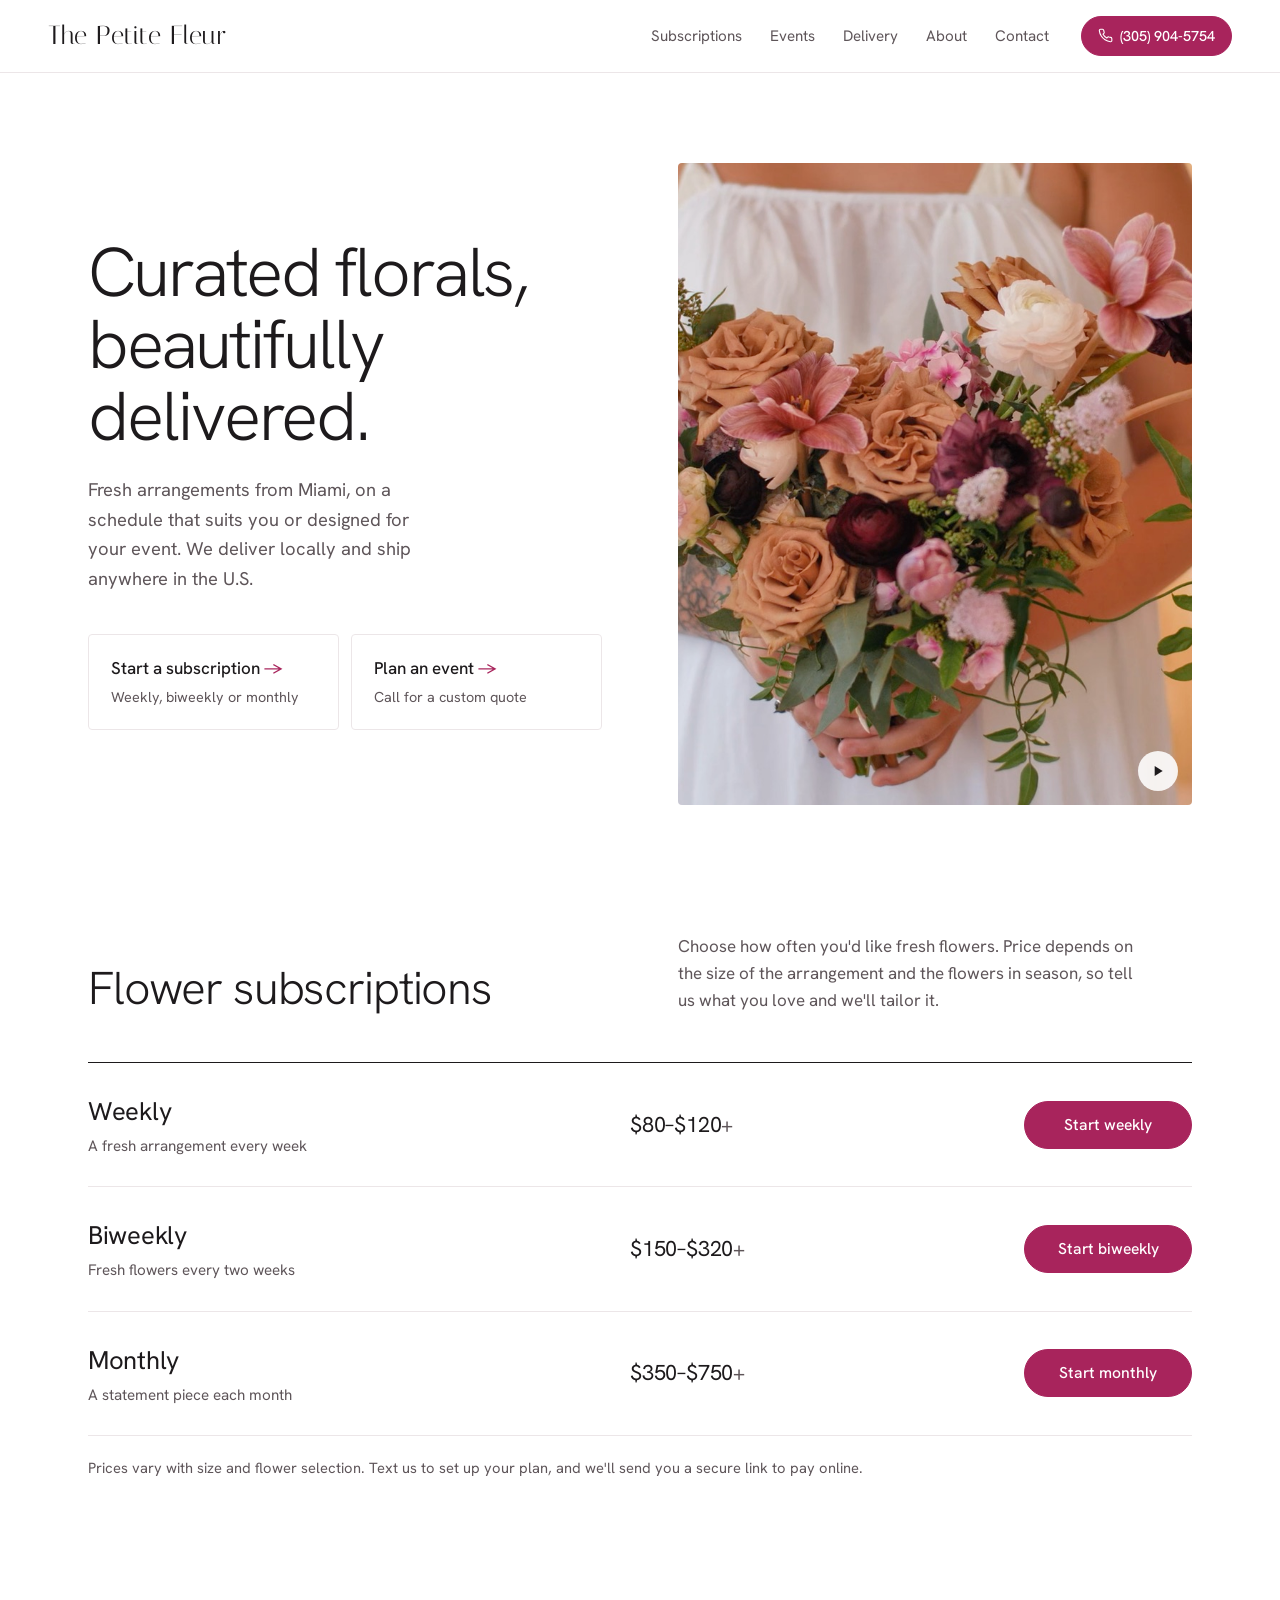
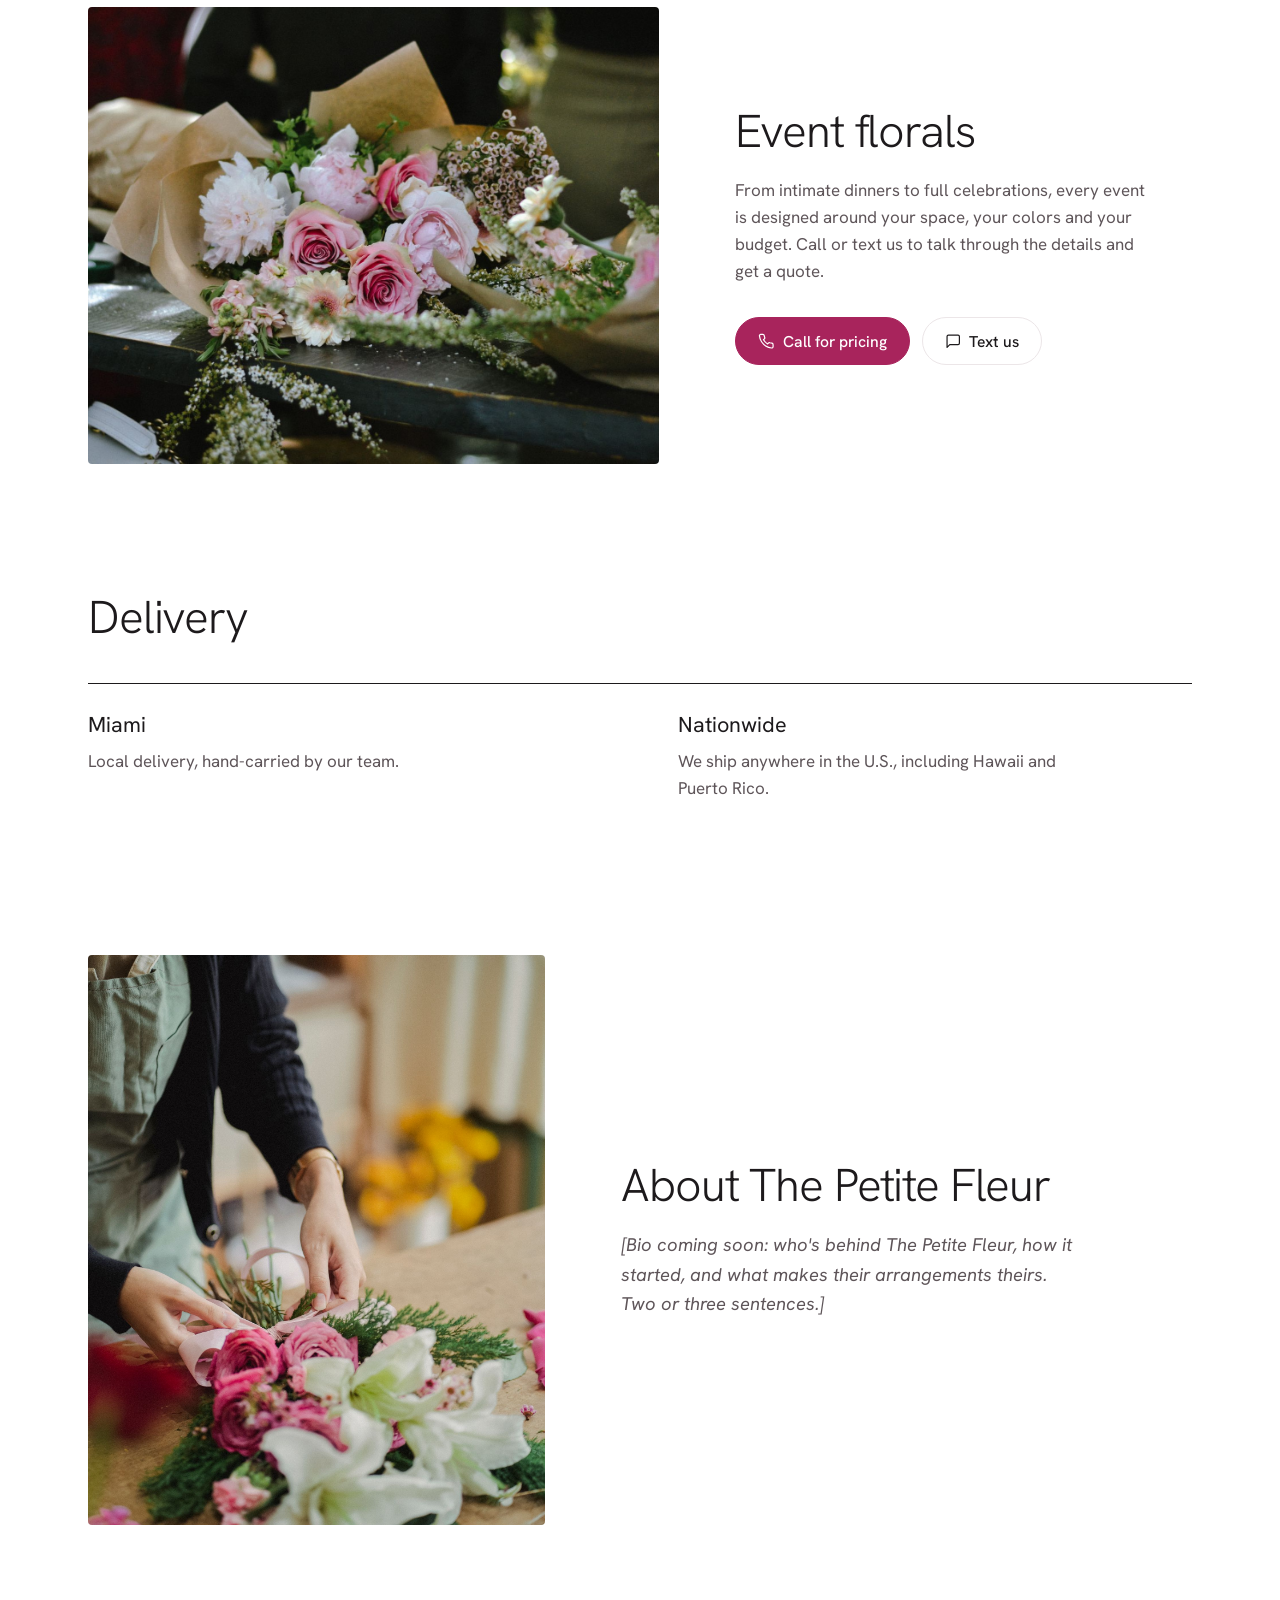
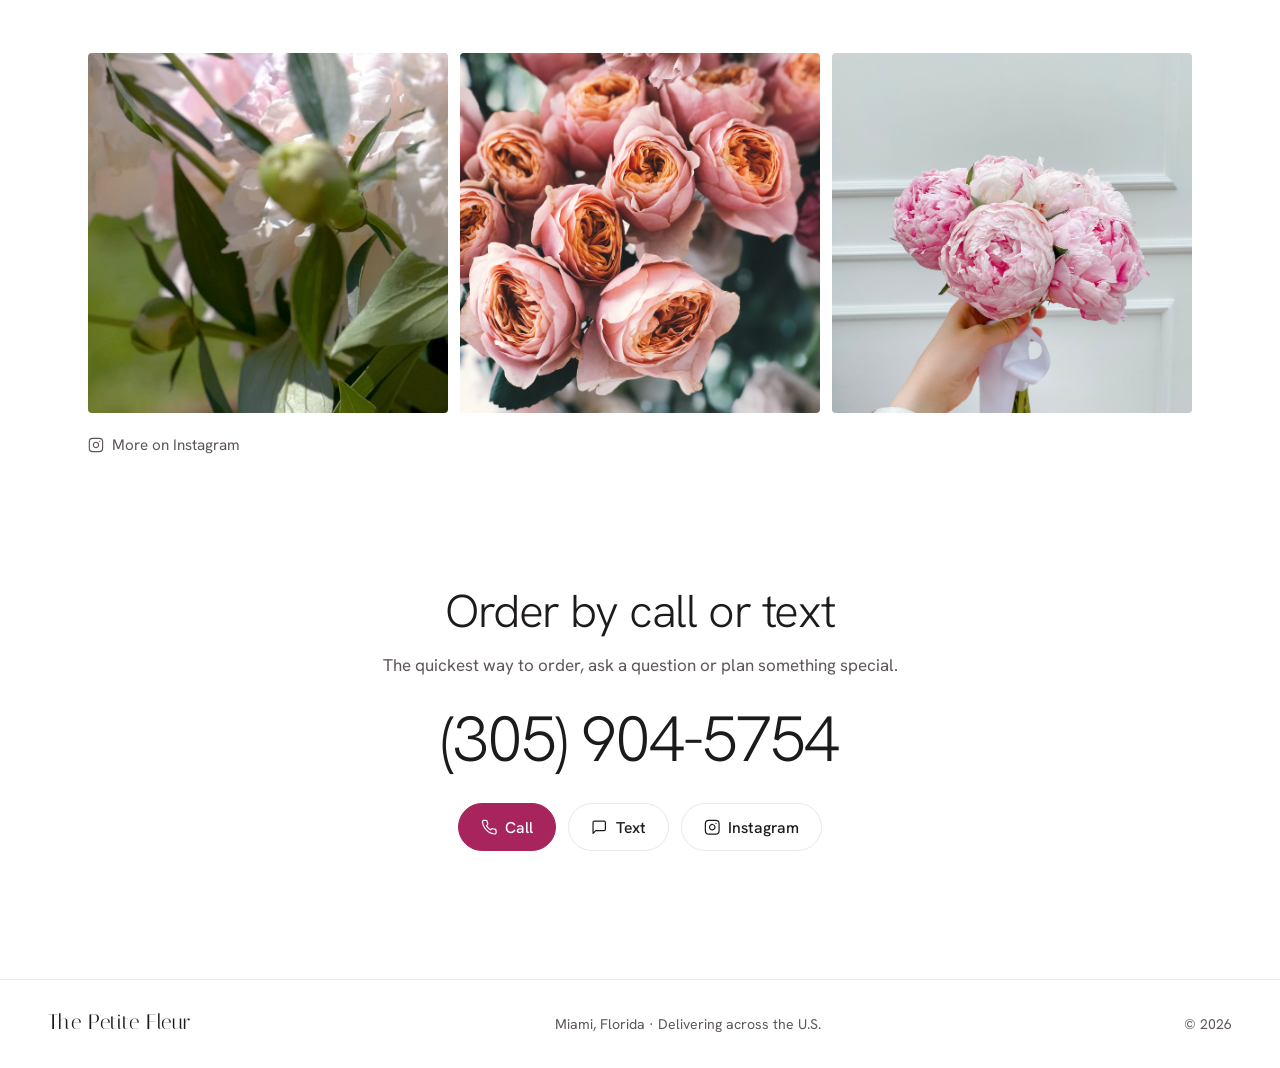
==== index.html @ 3fea22c2 "Preview: light and dark versions of The Petite Fleur site Co-Authored-By: Claude Opus 5.5 (1M contex" ====
<!doctype html>
<html lang="en">
<head>
  <meta charset="utf-8">
  <meta name="robots" content="noindex, nofollow">
  <meta name="viewport" content="width=device-width, initial-scale=1, viewport-fit=cover">
  <title>The Petite Fleur · Miami Florist · Flower Subscriptions &amp; Events</title>
  <meta name="description" content="Curated florals, beautifully delivered. Weekly, biweekly and monthly flower subscriptions and event florals from Miami, shipped across the U.S., including Hawaii and Puerto Rico.">
  <meta name="theme-color" content="#ffffff">
  <link rel="preconnect" href="https://fonts.googleapis.com">
  <link rel="preconnect" href="https://fonts.gstatic.com" crossorigin>
  <link href="https://fonts.googleapis.com/css2?family=Hanken+Grotesk:wght@300;400;500;600&family=Italiana&display=swap" rel="stylesheet">
  <link rel="stylesheet" href="styles.css">
  <script type="application/ld+json">
  {
    "@context": "https://schema.org",
    "@type": "Florist",
    "name": "The Petite Fleur",
    "telephone": "+1-305-904-5754",
    "address": { "@type": "PostalAddress", "addressLocality": "Miami", "addressRegion": "FL", "addressCountry": "US" },
    "sameAs": ["https://www.instagram.com/thepetitefleurmiami/"]
  }
  </script>
</head>
<body>
  <svg width="0" height="0" style="position:absolute" aria-hidden="true">
    <symbol id="i-phone" viewBox="0 0 24 24"><path d="M22 16.9v3a2 2 0 0 1-2.2 2 19.8 19.8 0 0 1-8.6-3.1 19.5 19.5 0 0 1-6-6A19.8 19.8 0 0 1 2.1 4.2 2 2 0 0 1 4.1 2h3a2 2 0 0 1 2 1.7c.1 1 .4 1.9.7 2.8a2 2 0 0 1-.5 2.1L8 9.9a16 16 0 0 0 6 6l1.3-1.3a2 2 0 0 1 2.1-.4c.9.3 1.8.6 2.8.7a2 2 0 0 1 1.7 2z"/></symbol>
    <symbol id="i-text" viewBox="0 0 24 24"><path d="M21 15a2 2 0 0 1-2 2H7l-4 4V5a2 2 0 0 1 2-2h14a2 2 0 0 1 2 2z"/></symbol>
    <symbol id="i-pause" viewBox="0 0 24 24"><path d="M9 5v14M15 5v14"/></symbol>
    <symbol id="i-play" viewBox="0 0 24 24"><path d="M7 4.5v15l12-7.5z"/></symbol>
    <symbol id="i-insta" viewBox="0 0 24 24"><rect x="2" y="2" width="20" height="20" rx="5"/><path d="M16 11.4A4 4 0 1 1 12.6 8 4 4 0 0 1 16 11.4z"/><path d="M17.5 6.5h.01"/></symbol>
  </svg>

  <a class="skip" href="#main">Skip to content</a>

  <header class="site-header">
    <a class="wordmark" href="#top" aria-label="The Petite Fleur, home">The Petite Fleur</a>
    <nav aria-label="Main">
      <ul>
        <li><a href="#subscriptions">Subscriptions</a></li>
        <li><a href="#events">Events</a></li>
        <li><a href="#delivery">Delivery</a></li>
        <li><a href="#about">About</a></li>
        <li><a href="#contact">Contact</a></li>
      </ul>
    </nav>
    <a class="btn btn-small" href="tel:+13059045754">
      <svg class="icon" aria-hidden="true"><use href="#i-phone"/></svg>(305) 904-5754
    </a>
  </header>

  <main id="main">
    <section class="hero" id="top">
      <div class="hero-copy">
        <h1>Curated florals, beautifully delivered.</h1>
        <p class="lede">Fresh arrangements from Miami, on a schedule that suits you or designed for your event. We deliver locally and ship anywhere in the U.S.</p>
        <div class="paths">
          <a class="path" href="#subscriptions">
            <span class="path-title">Start a subscription</span>
            <span class="path-sub">Weekly, biweekly or monthly</span>
          </a>
          <a class="path" href="#events">
            <span class="path-title">Plan an event</span>
            <span class="path-sub">Call for a custom quote</span>
          </a>
        </div>
      </div>
      <!-- STOCK (Pexels 8997553): replace with the client's own footage before launch. -->
      <figure class="photo photo-hero">
        <video class="hero-video" muted loop playsinline preload="metadata" poster="assets/stock/hero-poster.jpg"
               data-src-large="assets/stock/hero-bouquet-1080.mp4" data-src-small="assets/stock/hero-bouquet-540.mp4"
               aria-label="A bride holding a bouquet of roses, ranunculus and tulips"></video>
        <button class="video-toggle" type="button" aria-label="Pause video">
          <svg class="icon i-pause" aria-hidden="true"><use href="#i-pause"/></svg>
          <svg class="icon i-play" aria-hidden="true"><use href="#i-play"/></svg>
        </button>
      </figure>
    </section>

    <section class="section" id="subscriptions" aria-labelledby="subs-h">
      <div class="section-head">
        <h2 id="subs-h">Flower subscriptions</h2>
        <p>Choose how often you'd like fresh flowers. Price depends on the size of the arrangement and the flowers in season, so tell us what you love and we'll tailor it.</p>
      </div>

      <!-- TODO: confirm with the client whether each price is per delivery or per month. -->
      <ul class="plans">
        <li class="plan">
          <div class="plan-name">
            <h3>Weekly</h3>
            <p>A fresh arrangement every week</p>
          </div>
          <p class="plan-price"><span>$80</span>–<span>$120</span><span class="plus">+</span></p>
          <a class="btn" data-plan="weekly" href="sms:+13059045754?&amp;body=Hi!%20I'd%20like%20to%20start%20a%20weekly%20flower%20subscription.">Start weekly</a>
        </li>
        <li class="plan">
          <div class="plan-name">
            <h3>Biweekly</h3>
            <p>Fresh flowers every two weeks</p>
          </div>
          <p class="plan-price"><span>$150</span>–<span>$320</span><span class="plus">+</span></p>
          <a class="btn" data-plan="biweekly" href="sms:+13059045754?&amp;body=Hi!%20I'd%20like%20to%20start%20a%20biweekly%20flower%20subscription.">Start biweekly</a>
        </li>
        <li class="plan">
          <div class="plan-name">
            <h3>Monthly</h3>
            <p>A statement piece each month</p>
          </div>
          <p class="plan-price"><span>$350</span>–<span>$750</span><span class="plus">+</span></p>
          <a class="btn" data-plan="monthly" href="sms:+13059045754?&amp;body=Hi!%20I'd%20like%20to%20start%20a%20monthly%20flower%20subscription.">Start monthly</a>
        </li>
      </ul>
      <p class="note">Prices vary with size and flower selection. <span class="pay-note">Text us to set up your plan, and we'll send you a secure link to pay online.</span></p>
    </section>

    <section class="section events" id="events" aria-labelledby="events-h">
      <figure class="photo photo-event">
        <img src="assets/stock/photo-12074474.jpg" alt="A large pink and white arrangement being finished on a worktable" loading="lazy" width="1600" height="1067">
      </figure>
      <div class="events-copy">
        <h2 id="events-h">Event florals</h2>
        <p>From intimate dinners to full celebrations, every event is designed around your space, your colors and your budget. Call or text us to talk through the details and get a quote.</p>
        <div class="actions">
          <a class="btn" href="tel:+13059045754"><svg class="icon" aria-hidden="true"><use href="#i-phone"/></svg>Call for pricing</a>
          <a class="btn btn-quiet" href="sms:+13059045754?&amp;body=Hi!%20I'm%20planning%20an%20event%20and%20would%20love%20a%20quote.%20Date%3A%20%20Location%3A%20"><svg class="icon" aria-hidden="true"><use href="#i-text"/></svg>Text us</a>
        </div>
      </div>
    </section>

    <section class="section" id="delivery" aria-labelledby="delivery-h">
      <h2 id="delivery-h">Delivery</h2>
      <dl class="delivery">
        <div>
          <dt>Miami</dt>
          <dd>Local delivery, hand-carried by our team.</dd>
        </div>
        <div>
          <dt>Nationwide</dt>
          <dd>We ship anywhere in the U.S., including Hawaii and Puerto Rico.</dd>
        </div>
      </dl>
    </section>

    <!-- PLACEHOLDER: replace the bracketed bio and the portrait once the client sends them. -->
    <section class="section about" id="about" aria-labelledby="about-h">
      <figure class="photo photo-portrait">
        <img src="assets/stock/photo-5409700.jpg" alt="A florist arranging pink roses and white lilies" loading="lazy" width="1600" height="2400">
      </figure>
      <div class="about-copy">
        <h2 id="about-h">About The Petite Fleur</h2>
        <p class="placeholder">[Bio coming soon: who's behind The Petite Fleur, how it started, and what makes their arrangements theirs. Two or three sentences.]</p>
      </div>
    </section>

    <section class="gallery" aria-label="Recent arrangements">
      <!-- STOCK (Pexels): every image and clip in assets/stock is a stand-in until the client's shoot. -->
      <figure class="photo">
        <video class="tile-video" muted loop playsinline preload="none" poster="assets/stock/peonies-poster.jpg"
               src="assets/stock/peonies-540.mp4" aria-label="Pale pink peonies opening"></video>
      </figure>
      <figure class="photo"><img src="assets/stock/photo-931167.jpg" alt="Coral garden roses" loading="lazy" width="1600" height="2134"></figure>
      <figure class="photo"><img src="assets/stock/photo-12615497.jpg" alt="A hand holding a bouquet of pink peonies" loading="lazy" width="1600" height="2133"></figure>
      <a class="gallery-link" href="https://www.instagram.com/thepetitefleurmiami/" target="_blank" rel="noopener">
        <svg class="icon" aria-hidden="true"><use href="#i-insta"/></svg>More on Instagram
      </a>
    </section>

    <section class="section contact" id="contact" aria-labelledby="contact-h">
      <h2 id="contact-h">Order by call or text</h2>
      <p>The quickest way to order, ask a question or plan something special.</p>
      <a class="phone-big" href="tel:+13059045754">(305) 904-5754</a>
      <div class="actions">
        <a class="btn" href="tel:+13059045754"><svg class="icon" aria-hidden="true"><use href="#i-phone"/></svg>Call</a>
        <a class="btn btn-quiet" href="sms:+13059045754"><svg class="icon" aria-hidden="true"><use href="#i-text"/></svg>Text</a>
        <a class="btn btn-quiet" href="https://www.instagram.com/thepetitefleurmiami/" target="_blank" rel="noopener"><svg class="icon" aria-hidden="true"><use href="#i-insta"/></svg>Instagram</a>
      </div>
      <!-- PLACEHOLDER: uncomment and set the client's email once confirmed.
      <p class="email"><a href="mailto:hello@example.com">hello@example.com</a></p>
      -->
    </section>
  </main>

  <footer class="site-footer">
    <span class="wordmark">The Petite Fleur</span>
    <span>Miami, Florida · Delivering across the U.S.</span>
    <span>© <span id="year">2026</span></span>
  </footer>

  <div class="dock" aria-label="Quick contact">
    <a href="tel:+13059045754"><svg class="icon" aria-hidden="true"><use href="#i-phone"/></svg>Call</a>
    <a href="sms:+13059045754"><svg class="icon" aria-hidden="true"><use href="#i-text"/></svg>Text</a>
  </div>

  <script>
    // Online payment: once the client has Stripe Payment Links, paste them here.
    // Until then the subscription buttons open a pre-filled text message.
    const PAY_LINKS = { weekly: '', biweekly: '', monthly: '' };

    document.querySelectorAll('[data-plan]').forEach((a) => {
      const link = PAY_LINKS[a.dataset.plan];
      if (link) a.href = link;
    });
    if (Object.values(PAY_LINKS).some(Boolean)) {
      document.querySelector('.pay-note').textContent = 'Pay securely online, or text us to customize your plan.';
    }
    document.getElementById('year').textContent = new Date().getFullYear();

    // Video: play only while on screen, never when the visitor asked for less motion.
    const reduceMotion = window.matchMedia('(prefers-reduced-motion: reduce)');
    const hero = document.querySelector('.hero-video');
    const toggle = document.querySelector('.video-toggle');
    hero.src = window.innerWidth >= 700 ? hero.dataset.srcLarge : hero.dataset.srcSmall;

    const userPaused = new WeakSet();
    if (reduceMotion.matches) userPaused.add(hero);

    function setToggle() {
      const paused = hero.paused;
      toggle.classList.toggle('is-paused', paused);
      toggle.setAttribute('aria-label', paused ? 'Play video' : 'Pause video');
    }
    toggle.addEventListener('click', () => {
      if (hero.paused) { userPaused.delete(hero); hero.play(); }
      else { userPaused.add(hero); hero.pause(); }
    });
    hero.addEventListener('play', setToggle);
    hero.addEventListener('pause', setToggle);
    setToggle();

    const io = new IntersectionObserver((entries) => {
      entries.forEach(({ target, isIntersecting }) => {
        if (isIntersecting && !userPaused.has(target) && !reduceMotion.matches) {
          target.play().catch(() => {});
        } else {
          target.pause();
        }
      });
    }, { threshold: 0.25 });
    document.querySelectorAll('video').forEach((v) => io.observe(v));
  </script>
</body>
</html>
---- styles.css ----
:root {
  --ground: #ffffff;
  --ink: #1d1a1c;
  --ink-soft: #5e5559;
  --line: #ece6e8;
  --bloom: #a8245c;        /* bougainvillea: actions only */
  --bloom-deep: #8a1c4a;
  --petal: #f7eef2;        /* photo placeholders, quiet fills */

  --ease-out: cubic-bezier(0.23, 1, 0.32, 1);

  --gutter: clamp(16px, 4vw, 48px);
  --max: 1200px;
  --space-section: clamp(72px, 10vw, 140px);

  --font-body: "Hanken Grotesk", system-ui, sans-serif;
  --font-mark: "Italiana", "Hanken Grotesk", serif;
}

*, *::before, *::after { box-sizing: border-box; }
html { scroll-behavior: smooth; scroll-padding-top: 88px; -webkit-text-size-adjust: 100%; }
body {
  margin: 0;
  background: var(--ground);
  color: var(--ink);
  font: 400 1.0625rem/1.6 var(--font-body);
  -webkit-font-smoothing: antialiased;
  -webkit-tap-highlight-color: transparent;
}
::selection { background: var(--bloom); color: #fff; }
:focus-visible { outline: 2px solid var(--bloom); outline-offset: 3px; border-radius: 4px; }
a { color: inherit; text-underline-offset: 0.2em; text-decoration-thickness: 1px; }
h1, h2, h3 { font-weight: 400; text-wrap: balance; margin: 0; }
p { margin: 0; text-wrap: pretty; }

.skip { position: absolute; left: -999px; top: 8px; background: var(--ink); color: #fff; padding: 8px 12px; }
.skip:focus { left: 8px; z-index: 20; }

.icon { width: 1.05em; height: 1.05em; fill: none; stroke: currentColor; stroke-width: 1.75; stroke-linecap: round; stroke-linejoin: round; flex: none; }

/* Header */
.site-header {
  position: sticky; top: 0; z-index: 10;
  display: flex; align-items: center; gap: 32px;
  padding: 16px var(--gutter);
  background: rgb(255 255 255 / 0.94);
  border-bottom: 1px solid var(--line);
}
.wordmark { font: 400 1.6rem/1 var(--font-mark); letter-spacing: 0.02em; text-decoration: none; white-space: nowrap; }
.site-header nav { margin-left: auto; }
.site-header ul { display: flex; gap: 28px; list-style: none; margin: 0; padding: 0; }
.site-header nav a { text-decoration: none; font-size: 0.95rem; color: var(--ink-soft); transition: color 150ms ease; }

/* Buttons */
.btn {
  display: inline-flex; align-items: center; justify-content: center; gap: 0.5em;
  min-height: 48px; padding: 0 22px;
  background: var(--bloom); color: #fff;
  border: 1px solid var(--bloom); border-radius: 999px;
  font: 500 0.98rem/1 var(--font-body); text-decoration: none; white-space: nowrap;
  transition: background-color 150ms ease, color 150ms ease, transform 140ms var(--ease-out);
}
.btn:active { transform: scale(0.97); }
.btn-small { min-height: 40px; padding: 0 16px; font-size: 0.9rem; }
.btn-quiet { background: transparent; color: var(--ink); border-color: var(--line); }

@media (hover: hover) and (pointer: fine) {
  .site-header nav a:hover { color: var(--ink); }
  .btn:hover { background: var(--bloom-deep); border-color: var(--bloom-deep); }
  .btn-quiet:hover { background: var(--petal); border-color: var(--petal); color: var(--ink); }
  .path:hover { border-color: var(--bloom); }
  .path:hover .path-title { color: var(--bloom); }
  .gallery-link:hover { color: var(--bloom); }
}

/* Photo slots: replaced by the client's shoot */
.photo {
  position: relative; margin: 0;
  background: var(--petal); border-radius: 4px; overflow: hidden;
}
.photo img, .photo video { width: 100%; height: 100%; object-fit: cover; display: block; }
.photo:has(video) figcaption { display: none; }

.video-toggle {
  position: absolute; right: 14px; bottom: 14px;
  display: grid; place-items: center;
  width: 40px; height: 40px; padding: 0;
  border: 0; border-radius: 999px;
  background: rgb(255 255 255 / 0.88); color: var(--ink);
  cursor: pointer;
  transition: transform 140ms var(--ease-out), background-color 150ms ease;
}
.video-toggle:active { transform: scale(0.94); }
.video-toggle .icon { width: 16px; height: 16px; fill: currentColor; stroke: none; }
.video-toggle .i-pause { fill: none; stroke: currentColor; stroke-width: 2.25; }
.video-toggle .i-play, .video-toggle.is-paused .i-pause { display: none; }
.video-toggle.is-paused .i-play { display: block; }
@media (hover: hover) and (pointer: fine) {
  .video-toggle:hover { background: #fff; }
}
.photo figcaption {
  position: absolute; left: 16px; bottom: 14px;
  font-size: 0.8rem; color: #8b6f7b;
}
.photo:has(img) figcaption { display: none; }

/* Hero */
.hero {
  display: grid; grid-template-columns: minmax(0, 1fr) minmax(0, 1fr);
  gap: clamp(32px, 6vw, 96px); align-items: center;
  max-width: var(--max); margin: 0 auto;
  padding: clamp(40px, 7vw, 96px) var(--gutter) 0;
}
.hero h1 { font-size: clamp(2.6rem, 5.4vw, 4.6rem); line-height: 1.04; letter-spacing: -0.03em; font-weight: 300; }
.lede { margin-top: 24px; max-width: 34ch; font-size: 1.15rem; color: var(--ink-soft); }
.paths { display: grid; grid-template-columns: 1fr 1fr; gap: 12px; margin-top: 40px; max-width: 520px; }
.path {
  display: flex; flex-direction: column; gap: 4px;
  padding: 20px 22px; border: 1px solid var(--line); border-radius: 4px;
  text-decoration: none; transition: border-color 150ms ease, transform 140ms var(--ease-out);
}
.path:active { transform: scale(0.98); }
.path-title { font-weight: 500; transition: color 150ms ease; }
.path-title::after { content: " →"; color: var(--bloom); }
.path-sub { font-size: 0.9rem; color: var(--ink-soft); }
.photo-hero { aspect-ratio: 4 / 5; }

/* Sections */
.section { max-width: var(--max); margin: 0 auto; padding: var(--space-section) var(--gutter) 0; }
.section h2 { font-size: clamp(2rem, 3.6vw, 3rem); line-height: 1.1; letter-spacing: -0.025em; font-weight: 300; }
.section-head { display: grid; grid-template-columns: minmax(0, 1fr) minmax(0, 1fr); gap: 32px clamp(32px, 6vw, 96px); align-items: end; }
.section-head p { color: var(--ink-soft); max-width: 46ch; }

/* Subscription price list */
.plans { list-style: none; margin: 48px 0 0; padding: 0; border-top: 1px solid var(--ink); }
.plan {
  display: grid; grid-template-columns: minmax(0, 1.4fr) minmax(0, 1fr) auto;
  gap: 24px; align-items: center;
  padding: 28px 0; border-bottom: 1px solid var(--line);
}
.plan h3 { font-size: 1.6rem; letter-spacing: -0.01em; }
.plan-name p { color: var(--ink-soft); font-size: 0.95rem; margin-top: 2px; }
.plan-price { font-size: 1.35rem; font-variant-numeric: tabular-nums lining-nums; letter-spacing: -0.01em; }
.plan-price .plus { color: var(--ink-soft); }
.plan .btn { min-width: 168px; }
.note { margin-top: 20px; font-size: 0.92rem; color: var(--ink-soft); }

/* Events */
.events { display: grid; grid-template-columns: minmax(0, 1.25fr) minmax(0, 1fr); gap: clamp(32px, 6vw, 96px); align-items: center; }
.photo-event { aspect-ratio: 5 / 4; }
.events-copy p { margin-top: 20px; color: var(--ink-soft); max-width: 42ch; }
.actions { display: flex; flex-wrap: wrap; gap: 12px; margin-top: 32px; }

/* Delivery */
.delivery { display: grid; grid-template-columns: 1fr 1fr; gap: 0 clamp(32px, 6vw, 96px); margin: 40px 0 0; border-top: 1px solid var(--ink); }
.delivery div { padding: 24px 0; }
.delivery dt { font-size: 1.35rem; }
.delivery dd { margin: 6px 0 0; color: var(--ink-soft); max-width: 40ch; }

/* About */
.about { display: grid; grid-template-columns: minmax(0, 1fr) minmax(0, 1.25fr); gap: clamp(32px, 6vw, 96px); align-items: center; }
.photo-portrait { aspect-ratio: 4 / 5; }
.about-copy p { margin-top: 20px; color: var(--ink-soft); max-width: 46ch; font-size: 1.15rem; }
.placeholder { font-style: italic; color: #8b6f7b; }
.email { margin-top: 24px; }

/* Gallery */
.gallery {
  display: grid; grid-template-columns: repeat(3, minmax(0, 1fr)); gap: 12px;
  max-width: var(--max); margin: 0 auto; padding: var(--space-section) var(--gutter) 0;
}
.gallery .photo { aspect-ratio: 1; }
.gallery-link { grid-column: 1 / -1; justify-self: start; display: inline-flex; align-items: center; gap: 0.5em; margin-top: 8px; font-size: 0.95rem; text-decoration: none; color: var(--ink-soft); transition: color 150ms ease; }

/* Contact */
.contact { text-align: center; padding-bottom: var(--space-section); }
.contact > p { margin: 16px auto 0; color: var(--ink-soft); }
.phone-big { display: inline-block; margin-top: 28px; font: 300 clamp(2.2rem, 6vw, 4rem)/1 var(--font-body); letter-spacing: -0.03em; text-decoration: none; font-variant-numeric: tabular-nums lining-nums; }
.contact .actions { justify-content: center; }

/* Footer */
.site-footer {
  display: flex; flex-wrap: wrap; gap: 8px 32px; align-items: baseline; justify-content: space-between;
  padding: 32px var(--gutter); border-top: 1px solid var(--line);
  font-size: 0.88rem; color: var(--ink-soft);
}
.site-footer .wordmark { font-size: 1.3rem; color: var(--ink); }

/* Mobile call/text dock */
.dock { display: none; }

/* The one authored moment: the first viewport settles in on load */
@media (prefers-reduced-motion: no-preference) {
  .hero h1, .lede, .paths { animation: rise 700ms var(--ease-out) both; }
  .lede { animation-delay: 60ms; }
  .paths { animation-delay: 120ms; }
  .photo-hero { animation: unveil 1100ms var(--ease-out) 80ms both; }
}
@media (prefers-reduced-motion: reduce) {
  html { scroll-behavior: auto; }
  .hero h1, .lede, .paths, .photo-hero { animation: fade 300ms ease both; }
}
@keyframes rise { from { opacity: 0; transform: translateY(14px); } }
@keyframes unveil { from { clip-path: inset(100% 0 0 0); } to { clip-path: inset(0 0 0 0); } }
@keyframes fade { from { opacity: 0; } }

/* Responsive */
@media (max-width: 900px) {
  .site-header nav { display: none; }
  .site-header .btn-small { margin-left: auto; }
  .hero, .events, .section-head, .about { grid-template-columns: 1fr; }
  .photo-portrait { aspect-ratio: 4 / 3; }
  .hero { padding-top: 32px; }
  .photo-hero { aspect-ratio: 4 / 3; order: -1; }
  .plan { grid-template-columns: minmax(0, 1fr) auto; }
  .plan .btn { grid-column: 1 / -1; width: 100%; }
}
@media (max-width: 600px) {
  .site-header { padding-top: 12px; padding-bottom: 12px; }
  .site-header .btn-small { display: none; }
  .wordmark { font-size: 1.4rem; }
  .paths { grid-template-columns: 1fr; }
  .delivery { grid-template-columns: 1fr; }
  .delivery div + div { border-top: 1px solid var(--line); }
  .gallery { grid-template-columns: 1fr 1fr; }
  .gallery .photo:first-child { grid-column: 1 / -1; aspect-ratio: 4 / 3; }
  .contact .actions .btn { flex: 1 1 100%; }
  body { padding-bottom: calc(72px + env(safe-area-inset-bottom)); }
  .dock {
    display: grid; grid-template-columns: 1fr 1fr; gap: 8px;
    position: fixed; left: 0; right: 0; bottom: 0; z-index: 10;
    padding: 10px 16px calc(10px + env(safe-area-inset-bottom));
    background: rgb(255 255 255 / 0.96); border-top: 1px solid var(--line);
  }
  .dock a {
    display: flex; align-items: center; justify-content: center; gap: 0.5em;
    min-height: 48px; border-radius: 999px; text-decoration: none; font-weight: 500;
    border: 1px solid var(--line); transition: transform 140ms var(--ease-out);
  }
  .dock a:first-child { background: var(--bloom); border-color: var(--bloom); color: #fff; }
  .dock a:active { transform: scale(0.97); }
}
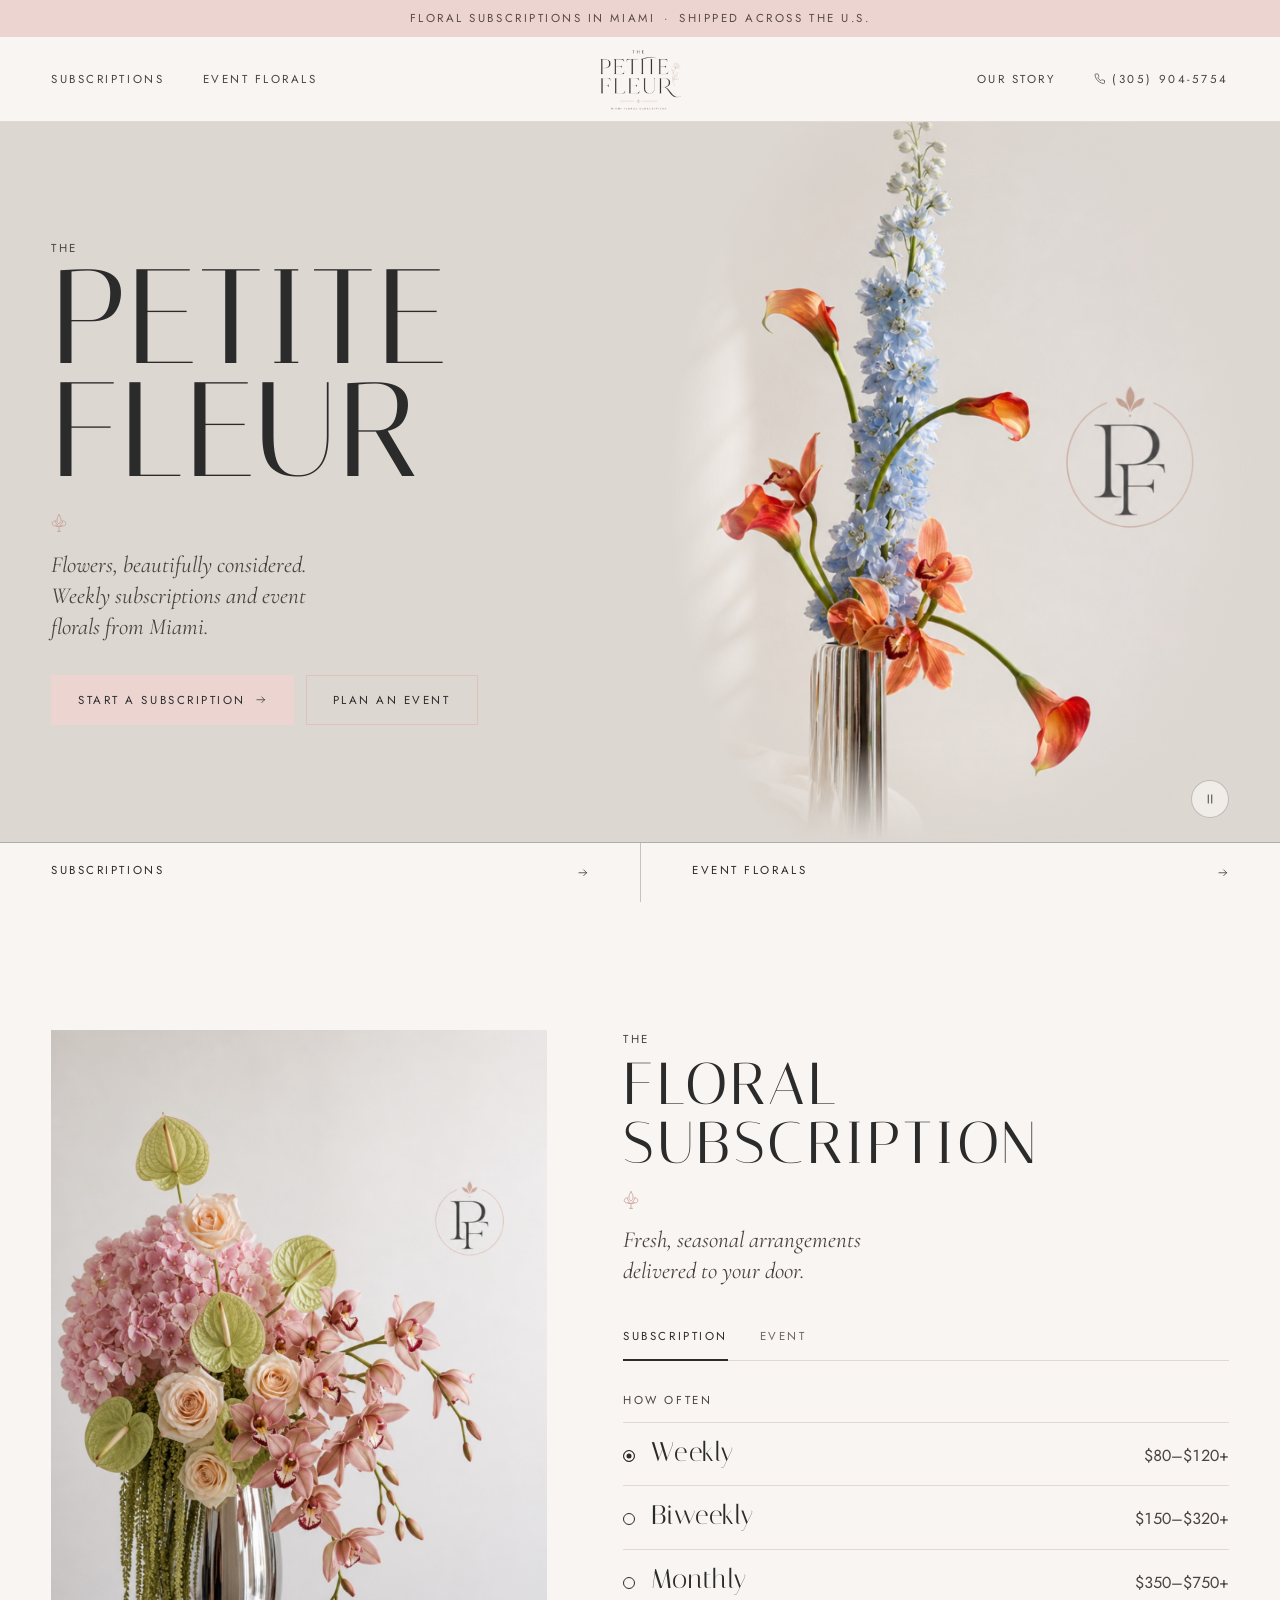
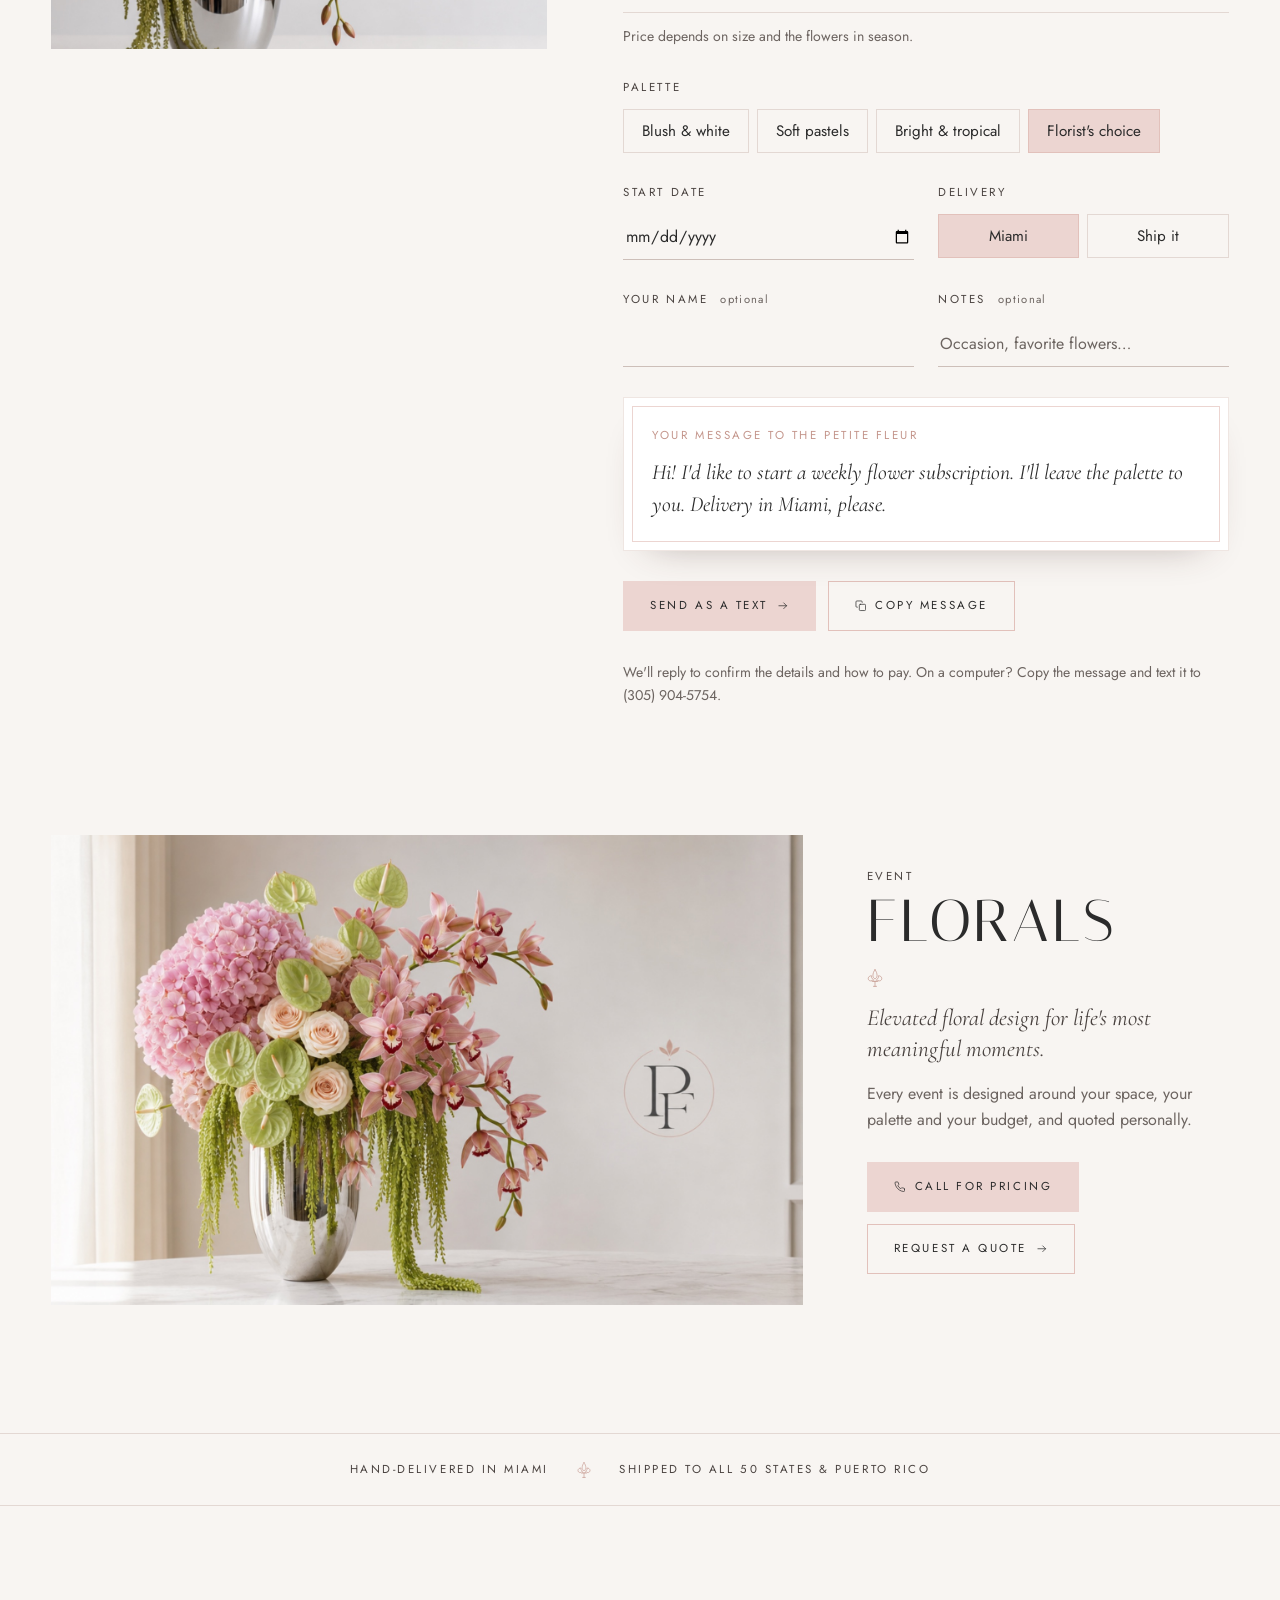
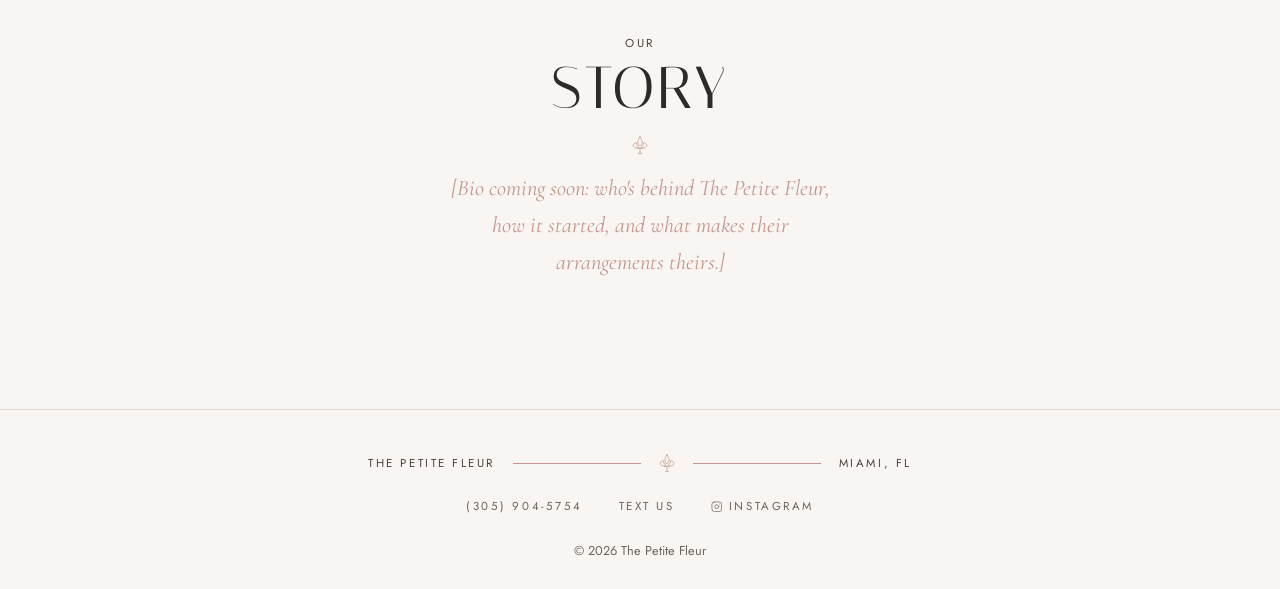
==== commit 2b596d73: "Launch prep: Delphinium as home page, share image, favicon Co-Authored-By: Claude Opus 5.5 (1M conte" ====
--- a/index.html
+++ b/index.html
@@ -2,241 +2,218 @@
 <html lang="en">
 <head>
   <meta charset="utf-8">
-  <meta name="robots" content="noindex, nofollow">
   <meta name="viewport" content="width=device-width, initial-scale=1, viewport-fit=cover">
-  <title>The Petite Fleur · Miami Florist · Flower Subscriptions &amp; Events</title>
-  <meta name="description" content="Curated florals, beautifully delivered. Weekly, biweekly and monthly flower subscriptions and event florals from Miami, shipped across the U.S., including Hawaii and Puerto Rico.">
-  <meta name="theme-color" content="#ffffff">
+  <title>The Petite Fleur · Miami Floral Subscription &amp; Event Florals</title>
+  <meta name="description" content="The Petite Fleur: Miami floral subscriptions and event florals. Weekly, biweekly and monthly arrangements, hand-delivered in Miami and shipped across the U.S., including Hawaii and Puerto Rico.">
+  <link rel="canonical" href="https://thepetitefleur.com/">
+  <meta property="og:type" content="website">
+  <meta property="og:url" content="https://thepetitefleur.com/">
+  <meta property="og:title" content="The Petite Fleur · Miami Florals">
+  <meta property="og:description" content="Weekly, biweekly and monthly floral subscriptions and event florals in Miami. Text or call (305) 904-5754.">
+  <meta property="og:image" content="https://thepetitefleur.com/assets/brand/og.jpg">
+  <meta name="twitter:card" content="summary_large_image">
+  <link rel="icon" href="assets/brand/icon.svg" type="image/svg+xml">
+  <link rel="apple-touch-icon" href="assets/brand/icon-180.png">
+  <meta name="theme-color" content="#f8f5f2">
   <link rel="preconnect" href="https://fonts.googleapis.com">
   <link rel="preconnect" href="https://fonts.gstatic.com" crossorigin>
-  <link href="https://fonts.googleapis.com/css2?family=Hanken+Grotesk:wght@300;400;500;600&family=Italiana&display=swap" rel="stylesheet">
-  <link rel="stylesheet" href="styles.css">
-  <script type="application/ld+json">
-  {
-    "@context": "https://schema.org",
-    "@type": "Florist",
-    "name": "The Petite Fleur",
-    "telephone": "+1-305-904-5754",
-    "address": { "@type": "PostalAddress", "addressLocality": "Miami", "addressRegion": "FL", "addressCountry": "US" },
-    "sameAs": ["https://www.instagram.com/thepetitefleurmiami/"]
-  }
-  </script>
+  <link href="https://fonts.googleapis.com/css2?family=Italiana&family=Jost:wght@300;400;500&family=Cormorant+Garamond:ital,wght@1,400;1,500&display=swap" rel="stylesheet">
+  <link rel="stylesheet" href="v4.css">
 </head>
 <body>
   <svg width="0" height="0" style="position:absolute" aria-hidden="true">
     <symbol id="i-phone" viewBox="0 0 24 24"><path d="M22 16.9v3a2 2 0 0 1-2.2 2 19.8 19.8 0 0 1-8.6-3.1 19.5 19.5 0 0 1-6-6A19.8 19.8 0 0 1 2.1 4.2 2 2 0 0 1 4.1 2h3a2 2 0 0 1 2 1.7c.1 1 .4 1.9.7 2.8a2 2 0 0 1-.5 2.1L8 9.9a16 16 0 0 0 6 6l1.3-1.3a2 2 0 0 1 2.1-.4c.9.3 1.8.6 2.8.7a2 2 0 0 1 1.7 2z"/></symbol>
     <symbol id="i-text" viewBox="0 0 24 24"><path d="M21 15a2 2 0 0 1-2 2H7l-4 4V5a2 2 0 0 1 2-2h14a2 2 0 0 1 2 2z"/></symbol>
+    <symbol id="i-arrow" viewBox="0 0 24 24"><path d="M4 12h16M14 6l6 6-6 6"/></symbol>
+    <symbol id="i-insta" viewBox="0 0 24 24"><rect x="2" y="2" width="20" height="20" rx="5"/><path d="M16 11.4A4 4 0 1 1 12.6 8 4 4 0 0 1 16 11.4z"/><path d="M17.5 6.5h.01"/></symbol>
+    <symbol id="i-copy" viewBox="0 0 24 24"><rect x="9" y="9" width="13" height="13" rx="2"/><path d="M5 15H4a2 2 0 0 1-2-2V4a2 2 0 0 1 2-2h9a2 2 0 0 1 2 2v1"/></symbol>
     <symbol id="i-pause" viewBox="0 0 24 24"><path d="M9 5v14M15 5v14"/></symbol>
     <symbol id="i-play" viewBox="0 0 24 24"><path d="M7 4.5v15l12-7.5z"/></symbol>
-    <symbol id="i-insta" viewBox="0 0 24 24"><rect x="2" y="2" width="20" height="20" rx="5"/><path d="M16 11.4A4 4 0 1 1 12.6 8 4 4 0 0 1 16 11.4z"/><path d="M17.5 6.5h.01"/></symbol>
+    <symbol id="i-check" viewBox="0 0 24 24"><path d="M20 6 9 17l-5-5"/></symbol>
+    <!-- Fleur-de-lis from the logo's divider -->
+    <symbol id="fleur" viewBox="0 0 24 28"><path d="M12 1c-2.2 3-3.2 6-3.2 9 0 2.4 1.2 4.2 3.2 5.6 2-1.4 3.2-3.2 3.2-5.6 0-3-1-6-3.2-9Zm-2.6 15.3C7 15.1 6 12.7 6.9 10.6c-2.7-.4-5.2 1.4-5.4 3.9-.2 2.3 1.6 4 3.6 4 1.3 0 2.1-.7 2.4-1.5.6 1 1.8 1.6 3 1.6M14.6 16.3c2.4-1.2 3.4-3.6 2.5-5.7 2.7-.4 5.2 1.4 5.4 3.9.2 2.3-1.6 4-3.6 4-1.3 0-2.1-.7-2.4-1.5-.6 1-1.8 1.6-3 1.6M7.5 19.4h9M12 19.4v7.6M9.6 27h4.8"/></symbol>
   </svg>
 
   <a class="skip" href="#main">Skip to content</a>
 
+  <p class="announce">Floral subscriptions in Miami<span class="announce-more"><span aria-hidden="true">·</span>Shipped across the U.S.</span></p>
+
   <header class="site-header">
-    <a class="wordmark" href="#top" aria-label="The Petite Fleur, home">The Petite Fleur</a>
-    <nav aria-label="Main">
-      <ul>
-        <li><a href="#subscriptions">Subscriptions</a></li>
-        <li><a href="#events">Events</a></li>
-        <li><a href="#delivery">Delivery</a></li>
-        <li><a href="#about">About</a></li>
-        <li><a href="#contact">Contact</a></li>
-      </ul>
+    <nav class="nav-left" aria-label="Main">
+      <a href="#subscription">Subscriptions</a>
+      <a href="#events">Event florals</a>
     </nav>
-    <a class="btn btn-small" href="tel:+13059045754">
-      <svg class="icon" aria-hidden="true"><use href="#i-phone"/></svg>(305) 904-5754
+    <a class="logo" href="#top" aria-label="The Petite Fleur, home">
+      <img src="assets/brand/logo-crop.jpg" alt="The Petite Fleur" width="1200" height="925">
     </a>
+    <div class="nav-right">
+      <a href="#story">Our story</a>
+      <a class="nav-phone" href="tel:+13059045754"><svg class="icon" aria-hidden="true"><use href="#i-phone"/></svg><span>(305) 904-5754</span></a>
+    </div>
   </header>
 
   <main id="main">
-    <section class="hero" id="top">
+    <section class="hero hero--delphinium" id="top" aria-labelledby="hero-h">
+      <figure class="hero-flower">
+        <img src="assets/brand/arrangement-delphinium.jpg" alt="A tall arrangement of pale blue delphinium, orange calla lilies and cymbidium orchids in a chrome vase" width="1333" height="2000">
+      </figure>
       <div class="hero-copy">
-        <h1>Curated florals, beautifully delivered.</h1>
-        <p class="lede">Fresh arrangements from Miami, on a schedule that suits you or designed for your event. We deliver locally and ship anywhere in the U.S.</p>
-        <div class="paths">
-          <a class="path" href="#subscriptions">
-            <span class="path-title">Start a subscription</span>
-            <span class="path-sub">Weekly, biweekly or monthly</span>
-          </a>
-          <a class="path" href="#events">
-            <span class="path-title">Plan an event</span>
-            <span class="path-sub">Call for a custom quote</span>
-          </a>
+        <p class="kicker">The</p>
+        <h1 class="hero-word" id="hero-h"><span>Petite</span> <span>Fleur</span></h1>
+        <svg class="fleur" aria-hidden="true"><use href="#fleur"/></svg>
+        <p class="accent">Flowers, beautifully considered. Weekly subscriptions and event florals from Miami.</p>
+        <div class="hero-actions">
+          <a class="btn btn-blush" href="#subscription">Start a subscription <svg class="icon" aria-hidden="true"><use href="#i-arrow"/></svg></a>
+          <a class="btn btn-line" href="#events">Plan an event</a>
         </div>
       </div>
-      <!-- STOCK (Pexels 8997553): replace with the client's own footage before launch. -->
-      <figure class="photo photo-hero">
-        <video class="hero-video" muted loop playsinline preload="metadata" poster="assets/stock/hero-poster.jpg"
-               data-src-large="assets/stock/hero-bouquet-1080.mp4" data-src-small="assets/stock/hero-bouquet-540.mp4"
-               aria-label="A bride holding a bouquet of roses, ranunculus and tulips"></video>
-        <button class="video-toggle" type="button" aria-label="Pause video">
-          <svg class="icon i-pause" aria-hidden="true"><use href="#i-pause"/></svg>
-          <svg class="icon i-play" aria-hidden="true"><use href="#i-play"/></svg>
-        </button>
+      <button class="motion-toggle" type="button" aria-label="Pause animation">
+        <svg class="icon i-pause" aria-hidden="true"><use href="#i-pause"/></svg>
+        <svg class="icon i-play" aria-hidden="true"><use href="#i-play"/></svg>
+      </button>
+      <div class="hero-paths">
+        <a href="#subscription"><span>Subscriptions</span><svg class="icon" aria-hidden="true"><use href="#i-arrow"/></svg></a>
+        <a href="#events"><span>Event florals</span><svg class="icon" aria-hidden="true"><use href="#i-arrow"/></svg></a>
+      </div>
+    </section>
+
+    <section class="subscription" id="subscription" aria-labelledby="sub-h">
+      <figure class="sub-photo">
+        <img src="assets/brand/arrangement-hydrangea.jpg" alt="Pink hydrangea, peach roses, green anthurium and cascading amaranthus with pink cymbidium orchids in a chrome vase" loading="lazy" width="1333" height="2000">
       </figure>
-    </section>
-
-    <section class="section" id="subscriptions" aria-labelledby="subs-h">
-      <div class="section-head">
-        <h2 id="subs-h">Flower subscriptions</h2>
-        <p>Choose how often you'd like fresh flowers. Price depends on the size of the arrangement and the flowers in season, so tell us what you love and we'll tailor it.</p>
-      </div>
-
-      <!-- TODO: confirm with the client whether each price is per delivery or per month. -->
-      <ul class="plans">
-        <li class="plan">
-          <div class="plan-name">
-            <h3>Weekly</h3>
-            <p>A fresh arrangement every week</p>
-          </div>
-          <p class="plan-price"><span>$80</span>–<span>$120</span><span class="plus">+</span></p>
-          <a class="btn" data-plan="weekly" href="sms:+13059045754?&amp;body=Hi!%20I'd%20like%20to%20start%20a%20weekly%20flower%20subscription.">Start weekly</a>
-        </li>
-        <li class="plan">
-          <div class="plan-name">
-            <h3>Biweekly</h3>
-            <p>Fresh flowers every two weeks</p>
-          </div>
-          <p class="plan-price"><span>$150</span>–<span>$320</span><span class="plus">+</span></p>
-          <a class="btn" data-plan="biweekly" href="sms:+13059045754?&amp;body=Hi!%20I'd%20like%20to%20start%20a%20biweekly%20flower%20subscription.">Start biweekly</a>
-        </li>
-        <li class="plan">
-          <div class="plan-name">
-            <h3>Monthly</h3>
-            <p>A statement piece each month</p>
-          </div>
-          <p class="plan-price"><span>$350</span>–<span>$750</span><span class="plus">+</span></p>
-          <a class="btn" data-plan="monthly" href="sms:+13059045754?&amp;body=Hi!%20I'd%20like%20to%20start%20a%20monthly%20flower%20subscription.">Start monthly</a>
-        </li>
-      </ul>
-      <p class="note">Prices vary with size and flower selection. <span class="pay-note">Text us to set up your plan, and we'll send you a secure link to pay online.</span></p>
-    </section>
-
-    <section class="section events" id="events" aria-labelledby="events-h">
-      <figure class="photo photo-event">
-        <img src="assets/stock/photo-12074474.jpg" alt="A large pink and white arrangement being finished on a worktable" loading="lazy" width="1600" height="1067">
+
+      <div class="sub-body">
+        <p class="kicker">The</p>
+        <h2 id="sub-h">Floral Subscription</h2>
+        <svg class="fleur" aria-hidden="true"><use href="#fleur"/></svg>
+        <p class="accent">Fresh, seasonal arrangements delivered to your door.</p>
+
+        <form class="builder" id="order" novalidate>
+          <div class="tabs" role="radiogroup" aria-label="What are you ordering?">
+            <input type="radio" name="kind" id="k-sub" value="subscription" checked>
+            <label for="k-sub">Subscription</label>
+            <input type="radio" name="kind" id="k-event" value="event">
+            <label for="k-event">Event</label>
+          </div>
+
+          <fieldset class="panel" data-panel="subscription">
+            <legend>How often</legend>
+            <label class="plan"><input type="radio" name="plan" value="weekly" checked><span class="plan-name">Weekly</span><span class="plan-price">$80–$120+</span></label>
+            <label class="plan"><input type="radio" name="plan" value="biweekly"><span class="plan-name">Biweekly</span><span class="plan-price">$150–$320+</span></label>
+            <label class="plan"><input type="radio" name="plan" value="monthly"><span class="plan-name">Monthly</span><span class="plan-price">$350–$750+</span></label>
+            <p class="hint">Price depends on size and the flowers in season.</p>
+          </fieldset>
+
+          <div class="panel" data-panel="event" hidden>
+            <div class="row">
+              <label class="field"><span>Event date</span><input type="date" name="eventDate"></label>
+              <label class="field"><span>Guests</span>
+                <select name="guests">
+                  <option value="">Not sure yet</option>
+                  <option>Under 25</option>
+                  <option>25 to 75</option>
+                  <option>75 to 150</option>
+                  <option>150+</option>
+                </select>
+              </label>
+            </div>
+            <label class="field"><span>Location</span><input type="text" name="venue" placeholder="Venue or neighborhood" autocomplete="off"></label>
+          </div>
+
+          <fieldset>
+            <legend>Palette</legend>
+            <div class="chips">
+              <label class="chip"><input type="radio" name="palette" value="blush and white"><span>Blush &amp; white</span></label>
+              <label class="chip"><input type="radio" name="palette" value="soft pastels"><span>Soft pastels</span></label>
+              <label class="chip"><input type="radio" name="palette" value="bright and tropical"><span>Bright &amp; tropical</span></label>
+              <label class="chip"><input type="radio" name="palette" value="florist's choice" checked><span>Florist's choice</span></label>
+            </div>
+          </fieldset>
+
+          <div class="panel" data-panel="subscription">
+            <div class="row">
+              <label class="field"><span>Start date</span><input type="date" name="start"></label>
+              <fieldset class="field">
+                <legend>Delivery</legend>
+                <div class="chips chips-2">
+                  <label class="chip"><input type="radio" name="where" value="miami" checked><span>Miami</span></label>
+                  <label class="chip"><input type="radio" name="where" value="ship"><span>Ship it</span></label>
+                </div>
+              </fieldset>
+            </div>
+            <label class="field" data-ship hidden><span>Shipping ZIP code</span><input type="text" name="zip" inputmode="numeric" autocomplete="postal-code" maxlength="5" placeholder="e.g. 96815"></label>
+          </div>
+
+          <div class="row">
+            <label class="field"><span>Your name <small>optional</small></span><input type="text" name="name" autocomplete="given-name"></label>
+            <label class="field"><span>Notes <small>optional</small></span><input type="text" name="notes" placeholder="Occasion, favorite flowers…" autocomplete="off"></label>
+          </div>
+
+          <div class="note-card" aria-labelledby="note-h">
+            <p class="note-label" id="note-h">Your message to The Petite Fleur</p>
+            <p class="note-text" id="bubble" aria-live="polite"></p>
+          </div>
+
+          <div class="send">
+            <a class="btn btn-blush" id="send" href="sms:+13059045754">Send as a text <svg class="icon" aria-hidden="true"><use href="#i-arrow"/></svg></a>
+            <button class="btn btn-line" type="button" id="copy"><svg class="icon i-copy" aria-hidden="true"><use href="#i-copy"/></svg><svg class="icon i-check" aria-hidden="true"><use href="#i-check"/></svg><span>Copy message</span></button>
+          </div>
+          <p class="hint">We'll reply to confirm the details and how to pay. On a computer? Copy the message and text it to (305) 904-5754.</p>
+        </form>
+      </div>
+    </section>
+
+    <section class="events" id="events" aria-labelledby="events-h">
+      <figure class="events-photo">
+        <img src="assets/brand/arrangement-wide.jpg" alt="A sweeping arrangement of pink hydrangea, peach roses, green anthurium and pink cymbidium orchids in a chrome vase" loading="lazy" width="2000" height="1125">
       </figure>
-      <div class="events-copy">
-        <h2 id="events-h">Event florals</h2>
-        <p>From intimate dinners to full celebrations, every event is designed around your space, your colors and your budget. Call or text us to talk through the details and get a quote.</p>
-        <div class="actions">
-          <a class="btn" href="tel:+13059045754"><svg class="icon" aria-hidden="true"><use href="#i-phone"/></svg>Call for pricing</a>
-          <a class="btn btn-quiet" href="sms:+13059045754?&amp;body=Hi!%20I'm%20planning%20an%20event%20and%20would%20love%20a%20quote.%20Date%3A%20%20Location%3A%20"><svg class="icon" aria-hidden="true"><use href="#i-text"/></svg>Text us</a>
+      <div class="events-body">
+        <p class="kicker">Event</p>
+        <h2 id="events-h">Florals</h2>
+        <svg class="fleur" aria-hidden="true"><use href="#fleur"/></svg>
+        <p class="accent">Elevated floral design for life's most meaningful moments.</p>
+        <p class="plain">Every event is designed around your space, your palette and your budget, and quoted personally.</p>
+        <div class="events-actions">
+          <a class="btn btn-blush" href="tel:+13059045754"><svg class="icon" aria-hidden="true"><use href="#i-phone"/></svg>Call for pricing</a>
+          <a class="btn btn-line" href="#order" data-event>Request a quote <svg class="icon" aria-hidden="true"><use href="#i-arrow"/></svg></a>
         </div>
       </div>
     </section>
 
-    <section class="section" id="delivery" aria-labelledby="delivery-h">
-      <h2 id="delivery-h">Delivery</h2>
-      <dl class="delivery">
-        <div>
-          <dt>Miami</dt>
-          <dd>Local delivery, hand-carried by our team.</dd>
-        </div>
-        <div>
-          <dt>Nationwide</dt>
-          <dd>We ship anywhere in the U.S., including Hawaii and Puerto Rico.</dd>
-        </div>
-      </dl>
-    </section>
-
-    <!-- PLACEHOLDER: replace the bracketed bio and the portrait once the client sends them. -->
-    <section class="section about" id="about" aria-labelledby="about-h">
-      <figure class="photo photo-portrait">
-        <img src="assets/stock/photo-5409700.jpg" alt="A florist arranging pink roses and white lilies" loading="lazy" width="1600" height="2400">
-      </figure>
-      <div class="about-copy">
-        <h2 id="about-h">About The Petite Fleur</h2>
-        <p class="placeholder">[Bio coming soon: who's behind The Petite Fleur, how it started, and what makes their arrangements theirs. Two or three sentences.]</p>
-      </div>
-    </section>
-
-    <section class="gallery" aria-label="Recent arrangements">
-      <!-- STOCK (Pexels): every image and clip in assets/stock is a stand-in until the client's shoot. -->
-      <figure class="photo">
-        <video class="tile-video" muted loop playsinline preload="none" poster="assets/stock/peonies-poster.jpg"
-               src="assets/stock/peonies-540.mp4" aria-label="Pale pink peonies opening"></video>
-      </figure>
-      <figure class="photo"><img src="assets/stock/photo-931167.jpg" alt="Coral garden roses" loading="lazy" width="1600" height="2134"></figure>
-      <figure class="photo"><img src="assets/stock/photo-12615497.jpg" alt="A hand holding a bouquet of pink peonies" loading="lazy" width="1600" height="2133"></figure>
-      <a class="gallery-link" href="https://www.instagram.com/thepetitefleurmiami/" target="_blank" rel="noopener">
-        <svg class="icon" aria-hidden="true"><use href="#i-insta"/></svg>More on Instagram
-      </a>
-    </section>
-
-    <section class="section contact" id="contact" aria-labelledby="contact-h">
-      <h2 id="contact-h">Order by call or text</h2>
-      <p>The quickest way to order, ask a question or plan something special.</p>
-      <a class="phone-big" href="tel:+13059045754">(305) 904-5754</a>
-      <div class="actions">
-        <a class="btn" href="tel:+13059045754"><svg class="icon" aria-hidden="true"><use href="#i-phone"/></svg>Call</a>
-        <a class="btn btn-quiet" href="sms:+13059045754"><svg class="icon" aria-hidden="true"><use href="#i-text"/></svg>Text</a>
-        <a class="btn btn-quiet" href="https://www.instagram.com/thepetitefleurmiami/" target="_blank" rel="noopener"><svg class="icon" aria-hidden="true"><use href="#i-insta"/></svg>Instagram</a>
-      </div>
-      <!-- PLACEHOLDER: uncomment and set the client's email once confirmed.
-      <p class="email"><a href="mailto:hello@example.com">hello@example.com</a></p>
-      -->
+    <section class="delivery" aria-label="Delivery">
+      <p><span>Hand-delivered in Miami</span><svg class="fleur fleur-inline" aria-hidden="true"><use href="#fleur"/></svg><span>Shipped to all 50 states &amp; Puerto Rico</span></p>
+    </section>
+
+    <!-- PLACEHOLDER: replace the bracketed story once the client sends it. -->
+    <section class="story" id="story" aria-labelledby="story-h">
+      <p class="kicker">Our</p>
+      <h2 id="story-h">Story</h2>
+      <svg class="fleur" aria-hidden="true"><use href="#fleur"/></svg>
+      <p class="placeholder">[Bio coming soon: who's behind The Petite Fleur, how it started, and what makes their arrangements theirs.]</p>
     </section>
   </main>
 
   <footer class="site-footer">
-    <span class="wordmark">The Petite Fleur</span>
-    <span>Miami, Florida · Delivering across the U.S.</span>
-    <span>© <span id="year">2026</span></span>
+    <div class="foot-line">
+      <span>The Petite Fleur</span>
+      <span class="rule" aria-hidden="true"></span>
+      <svg class="fleur" aria-hidden="true"><use href="#fleur"/></svg>
+      <span class="rule" aria-hidden="true"></span>
+      <span>Miami, FL</span>
+    </div>
+    <div class="foot-links">
+      <a href="tel:+13059045754">(305) 904-5754</a>
+      <a href="sms:+13059045754">Text us</a>
+      <a href="https://www.instagram.com/thepetitefleurmiami/" target="_blank" rel="noopener"><svg class="icon" aria-hidden="true"><use href="#i-insta"/></svg>Instagram</a>
+    </div>
+    <p class="fine">© <span id="year">2026</span> The Petite Fleur</p>
   </footer>
 
   <div class="dock" aria-label="Quick contact">
+    <a class="dock-primary" href="#order"><svg class="icon" aria-hidden="true"><use href="#i-text"/></svg><span>Text to order</span></a>
     <a href="tel:+13059045754"><svg class="icon" aria-hidden="true"><use href="#i-phone"/></svg>Call</a>
-    <a href="sms:+13059045754"><svg class="icon" aria-hidden="true"><use href="#i-text"/></svg>Text</a>
   </div>
 
-  <script>
-    // Online payment: once the client has Stripe Payment Links, paste them here.
-    // Until then the subscription buttons open a pre-filled text message.
-    const PAY_LINKS = { weekly: '', biweekly: '', monthly: '' };
-
-    document.querySelectorAll('[data-plan]').forEach((a) => {
-      const link = PAY_LINKS[a.dataset.plan];
-      if (link) a.href = link;
-    });
-    if (Object.values(PAY_LINKS).some(Boolean)) {
-      document.querySelector('.pay-note').textContent = 'Pay securely online, or text us to customize your plan.';
-    }
-    document.getElementById('year').textContent = new Date().getFullYear();
-
-    // Video: play only while on screen, never when the visitor asked for less motion.
-    const reduceMotion = window.matchMedia('(prefers-reduced-motion: reduce)');
-    const hero = document.querySelector('.hero-video');
-    const toggle = document.querySelector('.video-toggle');
-    hero.src = window.innerWidth >= 700 ? hero.dataset.srcLarge : hero.dataset.srcSmall;
-
-    const userPaused = new WeakSet();
-    if (reduceMotion.matches) userPaused.add(hero);
-
-    function setToggle() {
-      const paused = hero.paused;
-      toggle.classList.toggle('is-paused', paused);
-      toggle.setAttribute('aria-label', paused ? 'Play video' : 'Pause video');
-    }
-    toggle.addEventListener('click', () => {
-      if (hero.paused) { userPaused.delete(hero); hero.play(); }
-      else { userPaused.add(hero); hero.pause(); }
-    });
-    hero.addEventListener('play', setToggle);
-    hero.addEventListener('pause', setToggle);
-    setToggle();
-
-    const io = new IntersectionObserver((entries) => {
-      entries.forEach(({ target, isIntersecting }) => {
-        if (isIntersecting && !userPaused.has(target) && !reduceMotion.matches) {
-          target.play().catch(() => {});
-        } else {
-          target.pause();
-        }
-      });
-    }, { threshold: 0.25 });
-    document.querySelectorAll('video').forEach((v) => io.observe(v));
-  </script>
+  <script src="v4.js" defer></script>
 </body>
 </html>
--- a/v4.css
+++ b/v4.css
@@ -0,0 +1,322 @@
+:root {
+  --ivory: #f8f5f2;        /* her site's ground */
+  --greige: #ddd7d1;       /* matches the backdrop in her photos */
+  --greige-light: #e9e6e3;
+  --bar-h: 60px; /* the hydrangea photo's backdrop */
+  --ink: #2b2b2b;          /* logo charcoal */
+  --muted: #6c6460;
+  --rose: #c4968c;         /* logo linework */
+  --blush: #ecd5d1;        /* her buttons */
+  --blush-deep: #e2c1bb;
+  --line: #e3d8d3;
+
+  --ease-out: cubic-bezier(0.23, 1, 0.32, 1);
+
+  --gutter: clamp(16px, 4vw, 56px);
+  --max: 1280px;
+  --section: clamp(80px, 10vw, 144px);
+
+  --display: "Italiana", "Bodoni Moda", serif;
+  --sans: "Jost", system-ui, sans-serif;
+  --accent: "Cormorant Garamond", Georgia, serif;
+}
+
+*, *::before, *::after { box-sizing: border-box; }
+html { scroll-behavior: smooth; scroll-padding-top: 96px; -webkit-text-size-adjust: 100%; scrollbar-color: var(--blush-deep) var(--ivory); }
+body {
+  margin: 0; background: var(--ivory); color: var(--ink);
+  font: 400 1rem/1.65 var(--sans);
+  -webkit-font-smoothing: antialiased; -webkit-tap-highlight-color: transparent;
+}
+::selection { background: var(--blush); color: var(--ink); }
+:focus-visible { outline: 1.5px solid var(--ink); outline-offset: 4px; }
+a { color: inherit; text-decoration: none; }
+h1, h2 { margin: 0; font-weight: 400; }
+p { margin: 0; text-wrap: pretty; }
+img { display: block; max-width: 100%; }
+input, select, button { font: inherit; color: inherit; }
+fieldset { border: 0; margin: 0; padding: 0; min-width: 0; }
+legend { padding: 0; }
+
+.skip { position: absolute; left: -999px; top: 8px; background: var(--ink); color: #fff; padding: 8px 12px; }
+.skip:focus { left: 8px; z-index: 30; }
+.icon { width: 1em; height: 1em; fill: none; stroke: currentColor; stroke-width: 1.5; stroke-linecap: round; stroke-linejoin: round; flex: none; }
+.fleur { width: 16px; height: 18px; fill: none; stroke: var(--rose); stroke-width: 1.1; stroke-linecap: round; stroke-linejoin: round; }
+
+/* Tracked caps: the logo's "MIAMI FLORAL SUBSCRIPTION" voice */
+.announce, .site-header a, .hero-side, .hero-paths, .kicker, legend, .field > span, .tabs label, .btn, .note-label, .delivery p, .foot-line, .foot-links {
+  font-family: var(--sans); font-weight: 400; text-transform: uppercase; letter-spacing: 0.22em; font-size: 0.72rem;
+}
+
+.announce { background: var(--blush); text-align: center; padding: 9px var(--gutter); color: #5a4a46; }
+.announce span span { margin: 0 0.8em; }
+
+/* Header: nav · logo · nav */
+.site-header {
+  position: sticky; top: 0; z-index: 20;
+  display: grid; grid-template-columns: 1fr auto 1fr; align-items: center; gap: 24px;
+  padding: 10px var(--gutter);
+  background: rgb(248 245 242 / 0.96); border-bottom: 1px solid var(--line);
+}
+.nav-left, .nav-right { display: flex; align-items: center; gap: clamp(20px, 3vw, 44px); }
+.nav-right { justify-content: flex-end; }
+.site-header a { position: relative; padding: 6px 0; color: #4a4340; }
+.logo { padding: 0 !important; }
+.logo img { height: 64px; width: auto; mix-blend-mode: multiply; }
+.nav-phone { display: inline-flex; align-items: center; gap: 0.6em; }
+
+/* Underline that draws in from the left on hover */
+.nav-left a::after, .nav-right a::after, .hero-paths span::after {
+  content: ""; position: absolute; left: 0; right: 0; bottom: 0; height: 1px; background: var(--rose);
+  transform: scaleX(0); transform-origin: left; transition: transform 300ms var(--ease-out);
+}
+.hero-paths span { position: relative; padding-bottom: 4px; }
+@media (hover: hover) and (pointer: fine) {
+  .nav-left a:hover::after, .nav-right a:hover::after, .hero-paths a:hover span::after { transform: scaleX(1); }
+}
+
+/* Hero: her arrangement, up close and breathing */
+.hero {
+  position: relative; overflow: hidden;
+  min-height: calc(100svh - 120px);
+  display: grid; grid-template-rows: 1fr auto; align-items: center;
+  background: var(--greige-light);
+}
+.hero-flower {
+  position: absolute; inset: 0 0 var(--bar-h) auto; z-index: 0; margin: 0; overflow: hidden;
+  width: min(max(45%, calc(100% - 540px)), 1100px);   /* always starts beside the copy */
+  -webkit-mask-image: linear-gradient(90deg, transparent 0%, #000 26%), linear-gradient(0deg, transparent 0%, #000 14%);
+  -webkit-mask-composite: source-in;
+          mask-image: linear-gradient(90deg, transparent 0%, #000 26%), linear-gradient(0deg, transparent 0%, #000 14%);
+          mask-composite: intersect;
+}
+.hero-flower img {
+  width: 100%; height: 100%; object-fit: cover; object-position: 30% 38%;
+  transform-origin: 45% 92%;   /* turn around the vase, like a turntable */
+  transform: scale(1.12);
+}
+.hero-copy { position: relative; z-index: 2; padding: clamp(40px, 6vw, 88px) var(--gutter); max-width: 760px; }
+.hero-word {
+  display: flex; flex-direction: column; margin-top: 4px;
+  font-family: var(--display); font-size: clamp(4rem, 10.5vw, 10.5rem); line-height: 0.84; letter-spacing: 0.01em;
+  text-transform: uppercase; color: var(--ink);
+}
+.hero-copy .fleur { display: block; margin: 26px 0 18px; }
+.hero-copy .accent { max-width: 26ch; }
+.hero-actions { display: flex; flex-wrap: wrap; gap: 12px; margin-top: 32px; }
+.motion-toggle {
+  position: absolute; z-index: 3; right: var(--gutter); bottom: 84px;
+  display: grid; place-items: center; width: 38px; height: 38px; padding: 0;
+  border: 1px solid rgb(43 43 43 / 0.25); border-radius: 999px; background: rgb(248 245 242 / 0.7); color: var(--ink); cursor: pointer;
+  transition: transform 140ms var(--ease-out), border-color 150ms ease;
+}
+.motion-toggle:active { transform: scale(0.94); }
+.motion-toggle .icon { width: 14px; height: 14px; }
+.motion-toggle .i-play { fill: currentColor; stroke: none; }
+.motion-toggle .i-play, .hero.is-still .motion-toggle .i-pause { display: none; }
+.hero.is-still .motion-toggle .i-play { display: block; }
+.hero-paths {
+  position: relative; z-index: 2; grid-row: 2; height: var(--bar-h);
+  display: grid; grid-template-columns: 1fr 1fr;
+  border-top: 1px solid rgb(43 43 43 / 0.25);
+}
+.hero-paths a { display: flex; justify-content: space-between; align-items: center; padding: 0 var(--gutter); background: var(--ivory); }
+.hero-paths a + a { border-left: 1px solid rgb(43 43 43 / 0.25); }
+
+/* v5: the delphinium hero. A tall single silhouette, so it is shown whole and sways from the vase. */
+.hero--delphinium { background: var(--greige); }
+.hero--delphinium .hero-flower img {
+  position: absolute; top: 1%; right: 8%;
+  width: auto; height: 110%; max-width: none; object-fit: contain;
+  transform-origin: 42% 90%;
+  -webkit-mask-image: radial-gradient(ellipse 50% 50% at 50% 50%, #000 66%, transparent 100%);
+          mask-image: radial-gradient(ellipse 50% 50% at 50% 50%, #000 66%, transparent 100%);
+}
+@media (max-width: 600px) {
+  .hero--delphinium .hero-flower img { right: auto; left: 50%; margin-left: 0; translate: -50% 0; width: auto; height: 120%; top: -4%; }
+}
+
+/* Section heads: kicker + display word + fleur, as on her site */
+.kicker { color: #4a4340; }
+.subscription h2, .events h2, .story h2 { font-family: var(--display); font-size: clamp(2.4rem, 4.6vw, 3.8rem); line-height: 1; letter-spacing: 0.06em; text-transform: uppercase; margin-top: 6px; }
+.subscription .fleur, .events .fleur, .story .fleur { display: block; margin: 18px 0 16px; }
+.accent { font-family: var(--accent); font-style: italic; font-size: clamp(1.25rem, 1.8vw, 1.5rem); line-height: 1.35; color: #4a4340; max-width: 30ch; }
+
+/* Subscription + builder */
+.subscription {
+  display: grid; grid-template-columns: minmax(0, 0.9fr) minmax(0, 1.1fr); gap: clamp(32px, 6vw, 96px);
+  align-items: start;
+  padding: var(--section) max(var(--gutter), calc((100vw - var(--max)) / 2));
+}
+.sub-photo { position: sticky; top: 112px; margin: 0; aspect-ratio: 4 / 5; overflow: hidden; background: var(--greige); }
+.sub-photo img { width: 100%; height: 100%; object-fit: cover; object-position: 50% 35%; }
+
+.builder { display: grid; gap: 30px; margin-top: 40px; }
+legend, .field > span { display: block; margin-bottom: 12px; color: #4a4340; }
+.field small { margin-left: 0.6em; color: var(--muted); letter-spacing: 0.12em; text-transform: none; font-size: 0.7rem; }
+.hint { color: var(--muted); font-size: 0.88rem; }
+.row { display: grid; grid-template-columns: 1fr 1fr; gap: 24px; }
+.panel { display: grid; gap: 24px; }
+.panel[hidden], [data-ship][hidden] { display: none; }
+fieldset.panel { gap: 0; }
+fieldset.panel .hint { margin-top: 12px; }
+
+.tabs { display: flex; gap: 32px; border-bottom: 1px solid var(--line); }
+.tabs input { position: absolute; opacity: 0; pointer-events: none; }
+.tabs label { position: relative; padding: 0 0 14px; cursor: pointer; color: var(--muted); transition: color 200ms ease; }
+.tabs label::after { content: ""; position: absolute; left: 0; right: 0; bottom: -1px; height: 1.5px; background: var(--ink); transform: scaleX(0); transform-origin: left; transition: transform 300ms var(--ease-out); }
+.tabs input:checked + label { color: var(--ink); }
+.tabs input:checked + label::after { transform: scaleX(1); }
+.tabs input:focus-visible + label { outline: 1.5px solid var(--ink); outline-offset: 4px; }
+
+.plan { position: relative; display: flex; align-items: baseline; gap: 16px; padding: 16px 0; border-bottom: 1px solid var(--line); cursor: pointer; }
+.plan:first-of-type { border-top: 1px solid var(--line); }
+.plan input { position: absolute; opacity: 0; inset: 0; margin: 0; cursor: pointer; }
+.plan::before { content: ""; flex: none; width: 12px; height: 12px; border: 1px solid var(--ink); border-radius: 999px; translate: 0 1px; transition: background-color 150ms ease, box-shadow 150ms ease; }
+.plan:has(input:checked)::before { background: var(--ink); box-shadow: inset 0 0 0 2.5px var(--ivory); }
+.plan:has(input:focus-visible) { outline: 1.5px solid var(--ink); outline-offset: 2px; }
+.plan-name { font-family: var(--display); font-size: 1.7rem; line-height: 1; letter-spacing: 0.04em; }
+.plan-price { margin-left: auto; font-size: 1rem; font-variant-numeric: lining-nums tabular-nums; color: #4a4340; }
+
+.chips { display: flex; flex-wrap: wrap; gap: 8px; }
+.chips-2 { display: grid; grid-template-columns: 1fr 1fr; }
+.chip { position: relative; cursor: pointer; }
+.chip input { position: absolute; opacity: 0; inset: 0; margin: 0; cursor: pointer; }
+.chip span {
+  display: flex; align-items: center; justify-content: center; min-height: 44px; padding: 0 18px;
+  border: 1px solid var(--line); background: transparent; font-size: 0.95rem;
+  transition: background-color 150ms ease, border-color 150ms ease;
+}
+.chip input:checked + span { background: var(--blush); border-color: var(--blush-deep); }
+.chip input:focus-visible + span { outline: 1.5px solid var(--ink); outline-offset: 2px; }
+@media (hover: hover) and (pointer: fine) { .chip:hover span { border-color: var(--rose); } }
+
+input[type="text"], input[type="date"], select {
+  width: 100%; min-height: 46px; padding: 0 2px; border: 0; border-bottom: 1px solid #cdbfb9;
+  background: transparent; border-radius: 0; font-size: 1rem; caret-color: var(--rose); accent-color: var(--ink);
+  transition: border-color 150ms ease;
+}
+input::placeholder { color: var(--muted); }
+input:focus-visible, select:focus-visible { outline: none; border-bottom-color: var(--ink); box-shadow: 0 1px 0 var(--ink); }
+select { appearance: none; background-image: url("data:image/svg+xml,%3Csvg xmlns='http://www.w3.org/2000/svg' width='12' height='8' fill='none' stroke='%232b2b2b' stroke-width='1.3' stroke-linecap='round'%3E%3Cpath d='m1 1.5 5 5 5-5'/%3E%3C/svg%3E"); background-repeat: no-repeat; background-position: right 4px center; padding-right: 28px; }
+
+/* The message, as a florist's enclosure card */
+.note-card { position: relative; background: #fff; padding: 28px 28px 30px; box-shadow: 0 18px 40px -28px rgb(70 45 40 / 0.45); border: 1px solid #efe6e2; }
+.note-card::before { content: ""; position: absolute; inset: 8px; border: 1px solid var(--blush); pointer-events: none; }
+.note-label { color: var(--rose); }
+.note-text { margin-top: 12px; font-family: var(--accent); font-style: italic; font-size: 1.35rem; line-height: 1.45; color: var(--ink); }
+
+.send { display: flex; flex-wrap: wrap; gap: 12px; }
+.btn {
+  display: inline-flex; align-items: center; justify-content: center; gap: 0.8em;
+  min-height: 50px; padding: 0 26px; border: 1px solid transparent; border-radius: 0; cursor: pointer; white-space: nowrap;
+  transition: background-color 150ms ease, border-color 150ms ease, transform 140ms var(--ease-out);
+}
+.btn:active { transform: scale(0.98); }
+.btn-blush { background: var(--blush); color: var(--ink); }
+.btn-line { border-color: var(--blush-deep); background: transparent; }
+.btn .icon { transition: transform 300ms var(--ease-out); }
+#copy .i-check, #copy.is-done .i-copy { display: none; }
+#copy.is-done .i-check { display: block; }
+@media (hover: hover) and (pointer: fine) {
+  .btn-blush:hover { background: var(--blush-deep); }
+  .btn-line:hover { border-color: var(--rose); }
+  .btn:hover .icon:last-child { transform: translateX(3px); }
+}
+
+/* Events */
+.events { display: grid; grid-template-columns: minmax(0, 1.35fr) minmax(0, 0.65fr); align-items: center; gap: clamp(32px, 5vw, 80px); padding: 0 max(var(--gutter), calc((100vw - var(--max)) / 2)) var(--section); }
+.events-photo { margin: 0; aspect-ratio: 16 / 10; overflow: hidden; background: var(--greige); }
+.events-photo img { width: 100%; height: 100%; object-fit: cover; object-position: 30% 50%; }
+.events .plain { margin-top: 16px; color: var(--muted); max-width: 38ch; }
+.events-actions { display: flex; flex-wrap: wrap; gap: 12px; margin-top: 28px; }
+
+/* Delivery band */
+.delivery { border-top: 1px solid var(--line); border-bottom: 1px solid var(--line); padding: 26px var(--gutter); }
+.delivery p { display: flex; flex-wrap: wrap; justify-content: center; align-items: center; gap: 12px 28px; text-align: center; color: #4a4340; }
+.fleur-inline { width: 14px; height: 16px; }
+
+/* Story */
+.story { text-align: center; padding: var(--section) var(--gutter); }
+.story .fleur { margin-left: auto; margin-right: auto; }
+.placeholder { font-family: var(--accent); font-style: italic; font-size: 1.4rem; color: var(--rose); max-width: 40ch; margin: 0 auto; }
+
+/* Footer: her logo line */
+.site-footer { padding: 44px var(--gutter) 28px; border-top: 1px solid var(--line); text-align: center; }
+.foot-line { display: flex; justify-content: center; align-items: center; gap: 18px; color: #4a4340; }
+.foot-line .rule { width: clamp(40px, 10vw, 140px); height: 1px; background: var(--rose); }
+.foot-links { display: flex; flex-wrap: wrap; justify-content: center; gap: 12px 36px; margin-top: 24px; }
+.foot-links a { display: inline-flex; align-items: center; gap: 0.6em; color: var(--muted); transition: color 150ms ease; }
+.fine { margin-top: 24px; font-size: 0.8rem; color: var(--muted); }
+@media (hover: hover) and (pointer: fine) { .foot-links a:hover { color: var(--ink); } }
+
+.dock { display: none; }
+
+/* Motion: the name arrives once; the arrangement keeps breathing, like footage. */
+@media (prefers-reduced-motion: no-preference) {
+  .hero-word span { display: block; animation: word-in 1200ms var(--ease-out) both; }
+  .hero-word span + span { animation-delay: 90ms; }
+  .hero-copy .accent, .hero-actions, .hero-copy .fleur, .hero-copy .kicker { animation: fade-in 900ms ease 500ms both; }
+  .hero-flower { animation: flower-in 1600ms var(--ease-out) both; }
+  .hero-flower img { animation: sway 11s cubic-bezier(0.45, 0, 0.55, 1) infinite alternate; }
+  .hero.is-still .hero-flower img { animation-play-state: paused; }
+  @supports (animation-timeline: scroll()) {
+    .hero-flower { animation: flower-in 1600ms var(--ease-out) both, drift linear both; animation-timeline: auto, scroll(root); animation-range: normal, 0 100vh; }
+  }
+}
+@media (prefers-reduced-motion: reduce) {
+  html { scroll-behavior: auto; }
+  .motion-toggle { display: none; }
+}
+@keyframes word-in { from { opacity: 0; transform: translateY(18%); filter: blur(6px); } }
+@keyframes flower-in { from { opacity: 0; transform: scale(1.04); } }
+@keyframes sway { from { transform: scale(1.12) rotate(-3.5deg); } to { transform: scale(1.16) rotate(3.5deg); } }
+@keyframes fade-in { from { opacity: 0; } }
+@keyframes drift { to { transform: translateY(-6%); } }
+
+/* Responsive */
+@media (max-width: 960px) {
+  .nav-left, .nav-right a:not(.nav-phone) { display: none; }
+  .site-header { grid-template-columns: 1fr auto 1fr; }
+  .logo { grid-column: 2; }
+  .nav-right { grid-column: 3; }
+  .subscription, .events { grid-template-columns: 1fr; }
+  .sub-photo { position: static; aspect-ratio: 4 / 3; }
+  .hero-flower { width: 50%; }
+  .hero-copy { max-width: 52%; }
+  .hero-actions .btn { flex: 1 1 100%; }
+}
+@media (max-width: 600px) {
+  .announce { font-size: 0.62rem; letter-spacing: 0.16em; }
+  .nav-phone span { display: none; }
+  .logo img { height: 52px; }
+  .hero { min-height: 0; grid-template-rows: auto auto auto; }
+  .hero-flower { position: relative; inset: auto; width: 100%; height: 50svh; grid-row: 1;
+    -webkit-mask-image: linear-gradient(0deg, transparent 0%, #000 22%); mask-image: linear-gradient(0deg, transparent 0%, #000 22%); }
+  .hero-copy { grid-row: 2; margin-top: -4svh; padding-top: 0; padding-bottom: 32px; max-width: none; }
+  .hero-flower img { width: 150%; max-width: none; margin-left: -4%; object-position: 40% 34%; }
+  .hero-word { font-size: 22vw; }
+  .hero-actions .btn { flex: 1 1 100%; }
+  .motion-toggle { top: 16px; bottom: auto; }
+  .hero-paths { grid-row: 3; }
+  .hero-paths a { padding: 0 16px; font-size: 0.66rem; letter-spacing: 0.16em; }
+  .announce .announce-more { display: none; }
+  .row { grid-template-columns: 1fr; }
+  .send .btn { flex: 1 1 100%; }
+  .events-actions .btn { flex: 1 1 100%; }
+  .foot-line { gap: 10px; font-size: 0.62rem; }
+  body { padding-bottom: calc(72px + env(safe-area-inset-bottom)); }
+  .dock {
+    display: grid; grid-template-columns: 1.4fr 1fr; gap: 8px;
+    position: fixed; left: 0; right: 0; bottom: 0; z-index: 20;
+    padding: 10px 16px calc(10px + env(safe-area-inset-bottom));
+    background: var(--ivory); border-top: 1px solid var(--line);
+  }
+  .dock a {
+    display: flex; align-items: center; justify-content: center; gap: 0.6em; min-height: 48px;
+    border: 1px solid var(--blush-deep); font-family: var(--sans); text-transform: uppercase; letter-spacing: 0.18em; font-size: 0.72rem;
+    transition: transform 140ms var(--ease-out);
+  }
+  .dock .dock-primary { background: var(--blush); }
+  .dock a:active { transform: scale(0.98); }
+}
